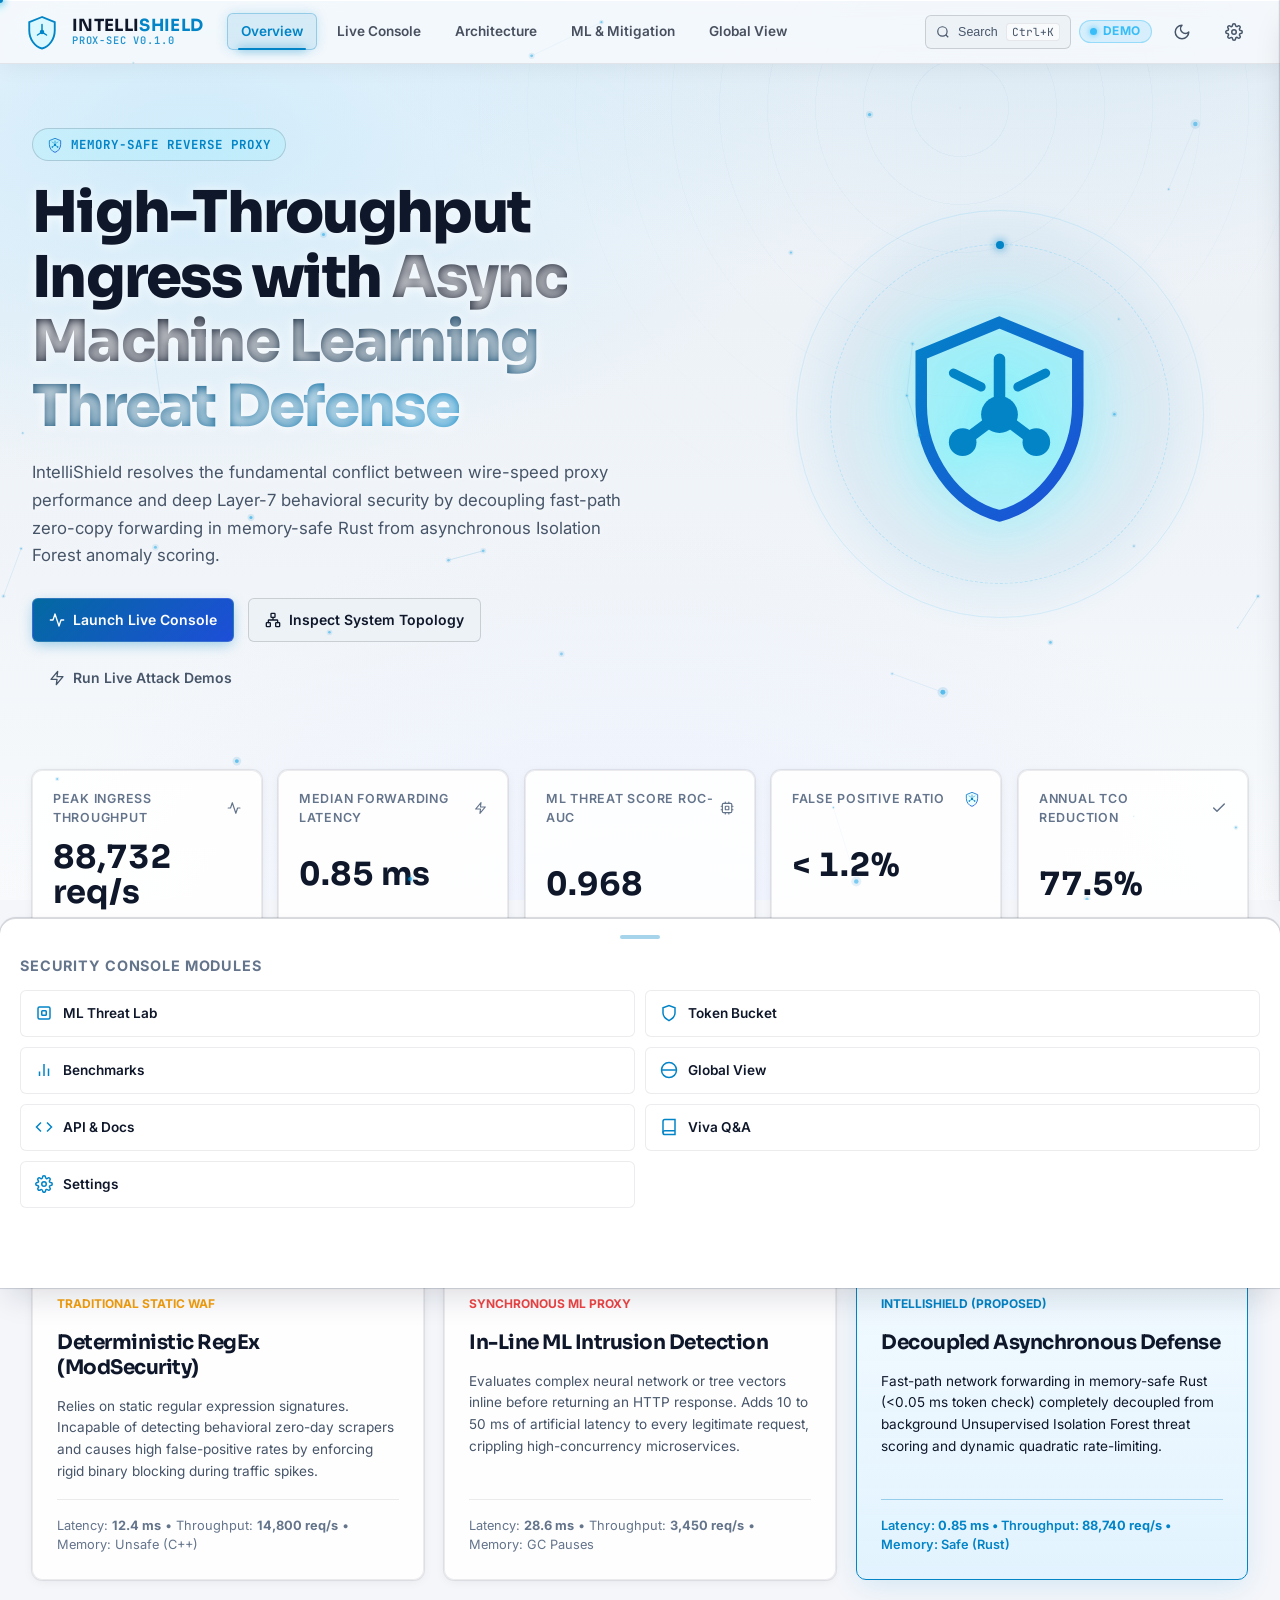
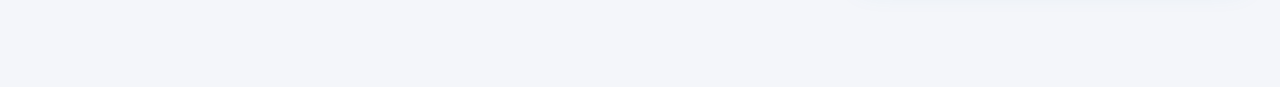
==== Industrial Project/dashboard/index.html @ 99df3c0d "Initial commit: IntelliShield Layer-7 Adaptive ML Ingress Proxy" ====
<!DOCTYPE html>
<html lang="en">
<head>
  <meta charset="UTF-8">
  <meta name="viewport" content="width=device-width, initial-scale=1.0, viewport-fit=cover">
  <title>IntelliShield | Intelligent Reverse Proxy & Threat Mitigation Console</title>
  <meta name="description" content="High-Throughput Memory-Safe Reverse Proxy with Asynchronous Machine Learning Threat Mitigation">
  <meta name="theme-color" content="#050811">

  <!-- Open Graph / Meta -->
  <meta property="og:type" content="website">
  <meta property="og:title" content="IntelliShield Console">
  <meta property="og:description" content="Memory-Safe Rust Reverse Proxy with Asynchronous Isolation Forest ML Threat Scoring">
  <meta name="twitter:card" content="summary_large_image">

  <!-- Favicons (Inline SVG Data URL & Fallback) -->
  <link rel="icon" type="image/svg+xml" href="data:image/svg+xml,%3Csvg xmlns='http://www.w3.org/2000/svg' viewBox='0 0 48 48'%3E%3Cpath d='M24 4L7 11V22C7 33.2 14.3 43.6 24 46C33.7 43.6 41 33.2 41 22V11L24 4Z' fill='%23050811' stroke='%2300f0ff' stroke-width='3'/%3E%3Ccircle cx='24' cy='24' r='4' fill='%2300f0ff'/%3E%3Cpath d='M24 12V24L32 30M24 24L16 30' stroke='%2300f0ff' stroke-width='2'/%3E%3C/svg%3E">
  <link rel="manifest" href="./manifest.json">

  <!-- Zero-Flash Theme Initialization Script (Runs synchronously before first paint) -->
  <script>
    (function() {
      try {
        var urlTheme = window.location.search.indexOf('theme=light') !== -1 ? 'light' : (window.location.search.indexOf('theme=dark') !== -1 ? 'dark' : null);
        var savedTheme = localStorage.getItem('intellishield-theme');
        var prefersDark = window.matchMedia && window.matchMedia('(prefers-color-scheme: dark)').matches;
        var theme = urlTheme || ((savedTheme === 'light' || savedTheme === 'dark') ? savedTheme : (prefersDark ? 'dark' : 'light'));
        document.documentElement.setAttribute('data-theme', theme);
      } catch (e) {}
    })();
  </script>

  <!-- Google Fonts: Sora, Inter, JetBrains Mono with Fallback Stacks -->
  <link rel="preconnect" href="https://fonts.googleapis.com">
  <link rel="preconnect" href="https://fonts.gstatic.com" crossorigin>
  <link href="https://fonts.googleapis.com/css2?family=Inter:wght@400;500;600;700&family=JetBrains+Mono:wght@400;500;600;700&family=Sora:wght@600;700;800&display=swap" rel="stylesheet">

  <!-- Design System Style Modules -->
  <link rel="stylesheet" href="./css/tokens.css">
  <link rel="stylesheet" href="./css/base.css">
  <link rel="stylesheet" href="./css/components.css">
  <link rel="stylesheet" href="./css/layout.css">
  <link rel="stylesheet" href="./css/animations.css">
  <link rel="stylesheet" href="./css/pages.css">
</head>
<body>
  <!-- Accessibility Skip Link -->
  <a href="#app" class="skip-link">Skip to main content</a>

  <!-- Atmospheric Background System (Reskinned from MBJ visual DNA) -->
  <div class="bg-base" aria-hidden="true"></div>
  <div class="bg-rings" aria-hidden="true"></div>
  <canvas id="packetfield" aria-hidden="true"></canvas>
  <div class="vignette" aria-hidden="true"></div>
  <div id="progress" aria-hidden="true"></div>

  <!-- Preloader Screen -->
  <div id="preload" aria-hidden="true">
    <div class="pl-emblem">
      <svg viewBox="0 0 48 48" fill="none" xmlns="http://www.w3.org/2000/svg">
        <path d="M24 4L7 11V22C7 33.2 14.3 43.6 24 46C33.7 43.6 41 33.2 41 22V11L24 4Z" stroke="var(--primary-cyan)" stroke-width="2.5" fill="rgba(0, 240, 255, 0.08)"/>
        <path d="M24 12V24L32 30M24 24L16 30" stroke="var(--primary-cyan)" stroke-width="2" stroke-linecap="round"/>
        <circle cx="24" cy="24" r="3.5" fill="var(--primary-cyan)"/>
        <circle cx="32" cy="30" r="2.5" fill="var(--primary-cyan)"/>
        <circle cx="16" cy="30" r="2.5" fill="var(--primary-cyan)"/>
      </svg>
    </div>
    <div class="pl-brand">INTELLI<span>SHIELD</span></div>
    <div class="pl-line"><i></i></div>
  </div>
  <script>
    if (navigator.webdriver || window.location.search.indexOf('no-preload') !== -1) {
      var pl = document.getElementById('preload');
      if (pl) pl.classList.add('done');
    }
  </script>

  <div id="root">
    <!-- Desktop Sticky Navigation -->
    <header id="mainNav" role="banner">
      <div class="nav-left">
        <a href="#/" class="brand-emblem" aria-label="IntelliShield Home">
          <div class="brand-logo-icon">
            <svg viewBox="0 0 48 48" fill="none">
              <path d="M24 4L7 11V22C7 33.2 14.3 43.6 24 46C33.7 43.6 41 33.2 41 22V11L24 4Z" stroke="var(--primary-cyan)" stroke-width="2.5" fill="rgba(0, 240, 255, 0.1)"/>
              <path d="M24 14V24L30 28M24 24L18 28" stroke="var(--primary-cyan)" stroke-width="2" stroke-linecap="round"/>
              <circle cx="24" cy="24" r="3" fill="var(--primary-cyan)"/>
            </svg>
          </div>
          <div class="brand-text">
            <span class="brand-name">INTELLI<span>SHIELD</span></span>
            <span class="brand-tag">PROX-SEC v0.1.0</span>
          </div>
        </a>

        <nav class="nav-links" aria-label="Primary Navigation">
          <a href="#/" class="nav-link" data-cursor="Overview">Overview</a>
          <a href="#/console" class="nav-link" data-cursor="Console">Live Console</a>
          <a href="#/architecture" class="nav-link" data-cursor="Arch">Architecture</a>
          <a href="#/ml" class="nav-link" data-cursor="ML & Mitigation">ML & Mitigation</a>
          <a href="#/globe" class="nav-link" data-cursor="Globe">Global View</a>
        </nav>
      </div>

      <div class="nav-right">
        <!-- Command Palette Trigger -->
        <button class="cmd-k-btn" id="cmdKTrigger" aria-label="Open command palette (Ctrl+K)"
                data-tooltip-title="Spotlight Command Palette"
                data-tooltip-desc="Quick command search, route jumping, NOC mode, and theme shortcuts (Ctrl+K / Cmd+K)."
                data-tooltip-action="Click or press Ctrl+K to open spotlight">
          <svg width="14" height="14" viewBox="0 0 24 24" fill="none" stroke="currentColor" stroke-width="2"><circle cx="11" cy="11" r="8"/><path d="m21 21-4.3-4.3"/></svg>
          <span>Search</span>
          <kbd>Ctrl+K</kbd>
        </button>

        <!-- Live / Demo Indicator Badge -->
        <div id="navSourceBadge" class="badge badge-demo" role="status" aria-live="polite"
             data-tooltip-title="Telemetry Data Source"
             data-tooltip-desc="LIVE: Real-time telemetry streaming from running proxy (:8080). DEMO: Deterministic client-side multi-phase simulation."
             data-tooltip-action="Click Settings to toggle mode or poll interval"
             data-tooltip-badge="SYSTEM STATE">
          <span class="pulse-dot"></span>
          <span id="navSourceLabel">DEMO</span>
        </div>

        <!-- Theme Toggle Button -->
        <button class="btn btn-ghost btn-icon" id="themeToggleBtn" aria-label="Toggle dark and light theme" data-cursor="Theme"
                data-tooltip-title="Toggle Color Theme"
                data-tooltip-desc="Switches between Dark Obsidian (#050811) and Light Slate (#f4f6fa). All 2D/3D canvases repaint automatically."
                data-tooltip-action="Click to toggle theme"
                data-tooltip-badge="INTERFACE">
          <svg width="18" height="18" viewBox="0 0 24 24" fill="none" stroke="currentColor" stroke-width="2" stroke-linecap="round" stroke-linejoin="round">
            <path d="M12 3a6 6 0 0 0 9 9 9 9 0 1 1-9-9Z"/>
          </svg>
        </button>

        <!-- Settings Drawer Trigger -->
        <button class="btn btn-ghost btn-icon" id="settingsToggleBtn" aria-label="Open Settings" data-cursor="Settings"
                data-tooltip-title="System & Simulation Settings"
                data-tooltip-desc="Configure telemetry poll interval, toggle visual particle fields, 3D tilt cards, custom cursor, and noise effects."
                data-tooltip-action="Click to open settings panel"
                data-tooltip-badge="PREFERENCES">
          <svg width="18" height="18" viewBox="0 0 24 24" fill="none" stroke="currentColor" stroke-width="2" stroke-linecap="round" stroke-linejoin="round">
            <circle cx="12" cy="12" r="3"/>
            <path d="M19.4 15a1.65 1.65 0 0 0 .33 1.82l.06.06a2 2 0 0 1 0 2.83 2 2 0 0 1-2.83 0l-.06-.06a1.65 1.65 0 0 0-1.82-.33 1.65 1.65 0 0 0-1 1.51V21a2 2 0 0 1-2 2 2 2 0 0 1-2-2v-.09A1.65 1.65 0 0 0 9 19.4a1.65 1.65 0 0 0-1.82.33l-.06.06a2 2 0 0 1-2.83 0 2 2 0 0 1 0-2.83l.06-.06a1.65 1.65 0 0 0 .33-1.82 1.65 1.65 0 0 0-1.51-1H3a2 2 0 0 1-2-2 2 2 0 0 1 2-2h.09A1.65 1.65 0 0 0 4.6 9a1.65 1.65 0 0 0-.33-1.82l-.06-.06a2 2 0 0 1 0-2.83 2 2 0 0 1 2.83 0l.06.06a1.65 1.65 0 0 0 1.82.33H9a1.65 1.65 0 0 0 1-1.51V3a2 2 0 0 1 2-2 2 2 0 0 1 2 2v.09a1.65 1.65 0 0 0 1 1.51 1.65 1.65 0 0 0 1.82-.33l.06-.06a2 2 0 0 1 2.83 0 2 2 0 0 1 0 2.83l-.06.06a1.65 1.65 0 0 0-.33 1.82V9a1.65 1.65 0 0 0 1.51 1H21a2 2 0 0 1 2 2 2 2 0 0 1-2 2h-.09a1.65 1.65 0 0 0-1.51 1z"/>
          </svg>
        </button>
      </div>
    </header>

    <!-- Master Dynamic Page View Container -->
    <main id="app" role="main"></main>

    <!-- Mobile Bottom Tab Bar -->
    <nav id="mobileTabBar" aria-label="Mobile Navigation">
      <a href="#/" class="tab-item" aria-label="Overview">
        <svg viewBox="0 0 24 24" fill="none" stroke="currentColor"><path d="M3 9l9-7 9 7v11a2 2 0 0 1-2 2H5a2 2 0 0 1-2-2z"/></svg>
        <span>Overview</span>
      </a>
      <a href="#/console" class="tab-item" aria-label="Console">
        <svg viewBox="0 0 24 24" fill="none" stroke="currentColor"><path d="M22 12h-4l-3 9L9 3l-3 9H2"/></svg>
        <span>Console</span>
      </a>
      <a href="#/architecture" class="tab-item" aria-label="Architecture">
        <svg viewBox="0 0 24 24" fill="none" stroke="currentColor"><rect x="16" y="16" width="6" height="6" rx="1"/><rect x="2" y="16" width="6" height="6" rx="1"/><rect x="9" y="2" width="6" height="6" rx="1"/><path d="M5 16v-3a1 1 0 0 1 1-1h12a1 1 0 0 1 1 1v3M12 12V8"/></svg>
        <span>Arch</span>
      </a>
      <a href="#/ml" class="tab-item" aria-label="ML & Mitigation">
        <svg viewBox="0 0 24 24" fill="none" stroke="currentColor" stroke-width="2"><path d="M12 22s8-4 8-10V5l-8-3-8 3v7c0 6 8 10 8 10z"/></svg>
        <span>ML & Mit</span>
      </a>
      <a href="#/globe" class="tab-item" aria-label="Global View">
        <svg viewBox="0 0 24 24" fill="none" stroke="currentColor" stroke-width="2"><circle cx="12" cy="12" r="10"/><line x1="2" y1="12" x2="22" y2="12"/></svg>
        <span>Global</span>
      </a>
    </nav>

    <!-- Mobile Slide-up "More" Sheet -->
    <div id="mobileMoreSheet" role="dialog" aria-modal="true" aria-label="Additional Navigation">
      <div class="sheet-handle"></div>
      <div class="sheet-title">Security Console Modules</div>
      <div class="sheet-grid">
        <a href="#/ml" class="sheet-item">
          <svg viewBox="0 0 24 24" fill="none" stroke="currentColor" stroke-width="2"><rect width="16" height="16" x="4" y="4" rx="2"/><rect width="6" height="6" x="9" y="9" rx="1"/></svg>
          <span>ML Threat Lab</span>
        </a>
        <a href="#/mitigation" class="sheet-item">
          <svg viewBox="0 0 24 24" fill="none" stroke="currentColor" stroke-width="2"><path d="M12 22s8-4 8-10V5l-8-3-8 3v7c0 6 8 10 8 10z"/></svg>
          <span>Token Bucket</span>
        </a>
        <a href="#/benchmarks" class="sheet-item">
          <svg viewBox="0 0 24 24" fill="none" stroke="currentColor" stroke-width="2"><line x1="18" y1="20" x2="18" y2="10"/><line x1="12" y1="20" x2="12" y2="4"/><line x1="6" y1="20" x2="6" y2="14"/></svg>
          <span>Benchmarks</span>
        </a>
        <a href="#/globe" class="sheet-item">
          <svg viewBox="0 0 24 24" fill="none" stroke="currentColor" stroke-width="2"><circle cx="12" cy="12" r="10"/><line x1="2" y1="12" x2="22" y2="12"/></svg>
          <span>Global View</span>
        </a>
        <a href="#/docs" class="sheet-item">
          <svg viewBox="0 0 24 24" fill="none" stroke="currentColor" stroke-width="2"><polyline points="16 18 22 12 16 6"/><polyline points="8 6 2 12 8 18"/></svg>
          <span>API & Docs</span>
        </a>
        <a href="#/research" class="sheet-item">
          <svg viewBox="0 0 24 24" fill="none" stroke="currentColor" stroke-width="2"><path d="M4 19.5A2.5 2.5 0 0 1 6.5 17H20"/><path d="M6.5 2H20v20H6.5A2.5 2.5 0 0 1 4 19.5v-15A2.5 2.5 0 0 1 6.5 2z"/></svg>
          <span>Viva Q&A</span>
        </a>
        <a href="#/settings" class="sheet-item" id="mobileSettingsLink">
          <svg viewBox="0 0 24 24" fill="none" stroke="currentColor" stroke-width="2"><circle cx="12" cy="12" r="3"/><path d="M19.4 15a1.65 1.65 0 0 0 .33 1.82l.06.06a2 2 0 0 1 0 2.83 2 2 0 0 1-2.83 0l-.06-.06a1.65 1.65 0 0 0-1.82-.33 1.65 1.65 0 0 0-1 1.51V21a2 2 0 0 1-2 2 2 2 0 0 1-2-2v-.09A1.65 1.65 0 0 0 9 19.4a1.65 1.65 0 0 0-1.82.33l-.06.06a2 2 0 0 1-2.83 0 2 2 0 0 1 0-2.83l.06-.06a1.65 1.65 0 0 0 .33-1.82 1.65 1.65 0 0 0-1.51-1H3a2 2 0 0 1-2-2 2 2 0 0 1 2-2h.09A1.65 1.65 0 0 0 4.6 9a1.65 1.65 0 0 0-.33-1.82l-.06-.06a2 2 0 0 1 0-2.83 2 2 0 0 1 2.83 0l.06.06a1.65 1.65 0 0 0 1.82.33H9a1.65 1.65 0 0 0 1-1.51V3a2 2 0 0 1 2-2 2 2 0 0 1 2 2v.09a1.65 1.65 0 0 0 1 1.51 1.65 1.65 0 0 0 1.82-.33l.06-.06a2 2 0 0 1 2.83 0 2 2 0 0 1 0 2.83l-.06.06a1.65 1.65 0 0 0-.33 1.82V9a1.65 1.65 0 0 0 1.51 1H21a2 2 0 0 1 2 2 2 2 0 0 1-2 2h-.09a1.65 1.65 0 0 0-1.51 1z"/></svg>
          <span>Settings</span>
        </a>
      </div>
    </div>

    <!-- Backdrop for Drawers and Sheets -->
    <div id="drawerBackdrop" class="drawer-backdrop" aria-hidden="true"></div>

    <!-- Settings Drawer -->
    <aside id="settingsDrawer" class="drawer" role="dialog" aria-modal="true" aria-label="Settings"></aside>
  </div>

  <!-- Custom Cursor Elements (Desktop fine pointers only) -->
  <div id="cursorDot" aria-hidden="true"></div>
  <div id="cursorRing" aria-hidden="true"></div>
  <div id="cursorLabel" aria-hidden="true"></div>

  <!-- Master ES Module Entrypoint -->
  <script type="module" src="./js/app.js"></script>
</body>
</html>
---- Industrial Project/dashboard/css/tokens.css ----
/* =============================================================================
   INTELLISHIELD DESIGN SYSTEM TOKENS
   Strict adherence: Dark obsidian default with zero white light flash.
   Light theme with WCAG AA compliance. Semantic tier colors immutable.
   No raw unicode emojis.
============================================================================= */

:root {
  color-scheme: dark;

  /* --- Backgrounds --- */
  --bg-deep: #050811;
  --bg-surface: #0a1120;
  --bg-surface-elevated: #0f182c;
  --bg-card: rgba(15, 24, 44, 0.75);
  --bg-card-hover: rgba(23, 37, 84, 0.85);
  --bg-card-solid: #0f192d;
  --bg-input: #070d18;
  --bg-glass: rgba(10, 17, 32, 0.7);
  --bg-glass-heavy: rgba(10, 17, 32, 0.88);

  /* --- Borders & Hairlines --- */
  --border-subtle: rgba(56, 189, 248, 0.12);
  --border-medium: rgba(56, 189, 248, 0.22);
  --border-strong: rgba(56, 189, 248, 0.40);
  --border-glow: rgba(0, 240, 255, 0.55);

  /* --- Brand / Primary Accents (Cyberpunk Cyan & Electric Blue) --- */
  --primary-cyan: #00f0ff;
  --primary-cyan-dim: #38bdf8;
  --primary-blue: #0284c7;
  --primary-indigo: #6366f1;
  --accent-glow: rgba(0, 240, 255, 0.22);

  /* --- Text / Typography --- */
  --text-primary: #f8fafc;
  --text-secondary: #94a3b8;
  --text-muted: #64748b;
  --text-inverse: #050811;

  /* --- Semantic Reputation Tiers (Identical across themes) --- */
  --tier-clean: #10b981;
  --tier-clean-glow: rgba(16, 185, 129, 0.25);
  --tier-clean-bg: rgba(16, 185, 129, 0.12);
  --tier-clean-border: rgba(16, 185, 129, 0.35);

  --tier-monitored: #06b6d4;
  --tier-monitored-glow: rgba(6, 182, 212, 0.25);
  --tier-monitored-bg: rgba(6, 182, 212, 0.12);
  --tier-monitored-border: rgba(6, 182, 212, 0.35);

  --tier-throttled: #f59e0b;
  --tier-throttled-glow: rgba(245, 158, 11, 0.25);
  --tier-throttled-bg: rgba(245, 158, 11, 0.12);
  --tier-throttled-border: rgba(245, 158, 11, 0.38);

  --tier-blocked: #ef4444;
  --tier-blocked-glow: rgba(239, 68, 68, 0.28);
  --tier-blocked-bg: rgba(239, 68, 68, 0.14);
  --tier-blocked-border: rgba(239, 68, 68, 0.45);

  /* --- Status / Badges --- */
  --status-live-bg: rgba(16, 185, 129, 0.15);
  --status-live-text: #10b981;
  --status-demo-bg: rgba(56, 189, 248, 0.15);
  --status-demo-text: #38bdf8;

  /* --- Canvas Variables (Exported for JS rendering) --- */
  --canvas-bg: #050811;
  --canvas-grid: rgba(56, 189, 248, 0.08);
  --canvas-particle: rgba(0, 240, 255, 0.85);
  --canvas-particle-trail: rgba(0, 240, 255, 0.45);
  --canvas-chart-line: #00f0ff;
  --canvas-chart-fill: rgba(0, 240, 255, 0.12);
  --canvas-chart-p99: #f59e0b;
  --canvas-globe-dots: rgba(56, 189, 248, 0.45);
  --canvas-globe-glow: rgba(2, 132, 199, 0.3);

  /* --- Typography Stacks --- */
  --font-heading: 'Sora', -apple-system, BlinkMacSystemFont, "Segoe UI", Roboto, "Helvetica Neue", Arial, sans-serif;
  --font-body: 'Inter', -apple-system, BlinkMacSystemFont, "Segoe UI", Roboto, "Helvetica Neue", Arial, sans-serif;
  --font-mono: 'JetBrains Mono', 'Fira Code', 'Cascadia Code', Consolas, Monaco, monospace;

  /* --- Dimensions & Layout Metrics --- */
  --nav-height: 64px;
  --mobile-tab-height: 60px;
  --max-content-width: 1440px;
  --radius-sm: 6px;
  --radius-md: 10px;
  --radius-lg: 16px;
  --radius-full: 9999px;

  /* --- Transitions & Timing Curves --- */
  --ease-spring: cubic-bezier(0.16, 1, 0.3, 1);
  --ease-smooth: cubic-bezier(0.22, 0.61, 0.36, 1);
  --ease-out: cubic-bezier(0, 0, 0.2, 1);
  --duration-fast: 150ms;
  --duration-normal: 250ms;
  --duration-slow: 450ms;

  /* --- Atmospheric Shadows --- */
  --shadow-card: 0 4px 20px -2px rgba(0, 0, 0, 0.5), 0 0 1px 1px var(--border-subtle);
  --shadow-glow: 0 0 24px -4px var(--accent-glow);
  --shadow-pop: 0 20px 40px -10px rgba(0, 0, 0, 0.7), 0 0 1px 1px var(--border-medium);
}

/* =============================================================================
   LIGHT THEME OVERRIDES
   Carefully calibrated: off-white base with deep cyan/indigo accents and WCAG AA text.
============================================================================= */

[data-theme="light"] {
  color-scheme: light;

  /* --- Backgrounds --- */
  --bg-deep: #f4f6fa;
  --bg-surface: #ffffff;
  --bg-surface-elevated: #edf2f7;
  --bg-card: rgba(255, 255, 255, 0.88);
  --bg-card-hover: rgba(241, 245, 249, 0.95);
  --bg-card-solid: #ffffff;
  --bg-input: #f8fafc;
  --bg-glass: rgba(255, 255, 255, 0.85);
  --bg-glass-heavy: rgba(255, 255, 255, 0.95);

  /* --- Borders & Hairlines --- */
  --border-subtle: rgba(15, 23, 42, 0.08);
  --border-medium: rgba(15, 23, 42, 0.16);
  --border-strong: rgba(2, 132, 199, 0.35);
  --border-glow: rgba(2, 132, 199, 0.45);

  /* --- Brand / Primary Accents (High Contrast Cyan/Blue) --- */
  --primary-cyan: #0284c7;
  --primary-cyan-dim: #0369a1;
  --primary-blue: #1d4ed8;
  --primary-indigo: #4338ca;
  --accent-glow: rgba(2, 132, 199, 0.2);

  /* --- Text / Typography --- */
  --text-primary: #0f172a;
  --text-secondary: #475569;
  --text-muted: #64748b;
  --text-inverse: #ffffff;

  /* --- Canvas Variables (Exported for Light Repaint) --- */
  --canvas-bg: #f4f6fa;
  --canvas-grid: rgba(15, 23, 42, 0.06);
  --canvas-particle: rgba(2, 132, 199, 0.75);
  --canvas-particle-trail: rgba(2, 132, 199, 0.4);
  --canvas-chart-line: #0284c7;
  --canvas-chart-fill: rgba(2, 132, 199, 0.12);
  --canvas-chart-p99: #d97706;
  --canvas-globe-dots: rgba(2, 132, 199, 0.5);
  --canvas-globe-glow: rgba(186, 230, 253, 0.55);

  /* --- Atmospheric Shadows --- */
  --shadow-card: 0 2px 12px -2px rgba(15, 23, 42, 0.08), 0 0 1px 1px var(--border-subtle);
  --shadow-glow: 0 0 20px -4px rgba(2, 132, 199, 0.2);
  --shadow-pop: 0 16px 32px -8px rgba(15, 23, 42, 0.14), 0 0 1px 1px var(--border-medium);
}
---- Industrial Project/dashboard/css/base.css ----
/* =============================================================================
   BASE STYLES, ATMOSPHERIC LAYERS & PRELOADER
   Adapted from MBJ visual DNA with cyber-defense aesthetic
============================================================================= */

*, *::before, *::after {
  box-sizing: border-box;
  margin: 0;
  padding: 0;
}

html {
  font-size: 16px;
  scroll-behavior: smooth;
  -webkit-font-smoothing: antialiased;
  -moz-osx-font-smoothing: grayscale;
  background-color: var(--bg-deep);
  color: var(--text-primary);
  height: 100%;
  overflow-x: hidden;
  max-width: 100%;
}

body {
  font-family: var(--font-body);
  font-size: 0.9375rem;
  line-height: 1.55;
  color: var(--text-primary);
  background-color: transparent;
  min-height: 100dvh;
  overflow-x: hidden;
  max-width: 100%;
  position: relative;
  display: flex;
  flex-direction: column;
  padding-bottom: env(safe-area-inset-bottom);
}

/* Headings */
h1, h2, h3, h4, h5, h6 {
  font-family: var(--font-heading);
  font-weight: 700;
  letter-spacing: -0.025em;
  color: var(--text-primary);
  line-height: 1.25;
}

h1 { font-size: clamp(2rem, 4vw + 1rem, 3.5rem); }
h2 { font-size: clamp(1.5rem, 2.5vw + 0.5rem, 2.25rem); }
h3 { font-size: clamp(1.2rem, 1.8vw + 0.4rem, 1.5rem); }
h4 { font-size: 1.15rem; }
h5 { font-size: 1rem; }
h6 { font-size: 0.85rem; text-transform: uppercase; letter-spacing: 0.06em; }

p {
  color: var(--text-secondary);
  line-height: 1.6;
}

code, pre, .mono {
  font-family: var(--font-mono);
  font-feature-settings: "tnum" 1, "zero" 1;
}

pre {
  max-width: 100%;
  overflow-x: auto;
  white-space: pre-wrap;
  word-break: break-word;
}

a {
  color: var(--primary-cyan);
  text-decoration: none;
  transition: color var(--duration-fast) ease;
}

a:hover {
  color: var(--primary-cyan-dim);
}

/* Custom Scrollbar */
::-webkit-scrollbar {
  width: 8px;
  height: 8px;
}
::-webkit-scrollbar-track {
  background: var(--bg-deep);
}
::-webkit-scrollbar-thumb {
  background: var(--border-medium);
  border-radius: var(--radius-sm);
}
::-webkit-scrollbar-thumb:hover {
  background: var(--border-strong);
}

/* =============================================================================
   ATMOSPHERIC LAYERS
============================================================================= */

/* 1. Base Gradient Layer */
.bg-base {
  position: fixed;
  inset: 0;
  z-index: 0;
  pointer-events: none;
  background:
    radial-gradient(120% 90% at 80% -10%, rgba(0, 240, 255, 0.12), transparent 48%),
    radial-gradient(90% 70% at 15% 15%, rgba(2, 132, 199, 0.22), transparent 55%),
    radial-gradient(100% 100% at 50% 110%, rgba(99, 102, 241, 0.14), transparent 52%),
    linear-gradient(180deg, #050811 0%, #080f1d 35%, #091322 65%, #050811 100%);
  transition: background 0.4s ease;
}

[data-theme="light"] .bg-base {
  background:
    radial-gradient(120% 90% at 80% -10%, rgba(2, 132, 199, 0.14), transparent 48%),
    radial-gradient(90% 70% at 15% 15%, rgba(186, 230, 253, 0.6), transparent 55%),
    radial-gradient(100% 100% at 50% 110%, rgba(224, 231, 255, 0.5), transparent 52%),
    linear-gradient(180deg, #f4f6fa 0%, #edf2f7 35%, #f1f5f9 65%, #f8fafc 100%);
}

/* 2. Concentric Ring & Grid Pattern with Radial Mask */
.bg-rings {
  position: fixed;
  inset: 0;
  width: 100vw;
  height: 100vh;
  overflow: hidden;
  z-index: 1;
  opacity: 0.12;
  pointer-events: none;
  background-image:
    repeating-radial-gradient(circle at 75% 12%, rgba(0, 240, 255, 0.5) 0 1px, transparent 1px 48px),
    linear-gradient(to right, rgba(56, 189, 248, 0.08) 1px, transparent 1px),
    linear-gradient(to bottom, rgba(56, 189, 248, 0.08) 1px, transparent 1px);
  background-size: 100% 100%, 64px 64px, 64px 64px;
  mask-image: radial-gradient(65% 65% at 75% 12%, #000 0, transparent 75%);
  -webkit-mask-image: radial-gradient(65% 65% at 75% 12%, #000 0, transparent 75%);
}

[data-theme="light"] .bg-rings {
  opacity: 0.08;
  background-image:
    repeating-radial-gradient(circle at 75% 12%, rgba(2, 132, 199, 0.5) 0 1px, transparent 1px 48px),
    linear-gradient(to right, rgba(2, 132, 199, 0.08) 1px, transparent 1px),
    linear-gradient(to bottom, rgba(2, 132, 199, 0.08) 1px, transparent 1px);
}

/* 3. Vignette Depth Overlay - Clean, non-obscuring perimeter gradient */
.vignette {
  position: fixed;
  inset: 0;
  z-index: 2;
  pointer-events: none;
  background: radial-gradient(140% 100% at 50% 60%, transparent 65%, rgba(3, 7, 18, 0.45) 100%);
}

[data-theme="light"] .vignette {
  background: radial-gradient(140% 100% at 50% 60%, transparent 70%, rgba(203, 213, 225, 0.25) 100%);
}

/* 4. Packet Field Canvas - Positioned Above Atmospheric Backdrops */
#packetfield {
  position: fixed;
  inset: 0;
  width: 100%;
  height: 100%;
  z-index: 3;
  pointer-events: none;
}

#root {
  position: relative;
  z-index: 4;
}

/* 5. Scroll Progress Bar (Glowing Liquid Fill inspired by MBJ Global) */
#progress {
  position: fixed;
  top: 0;
  left: 0;
  width: 0%;
  height: 3px;
  background: linear-gradient(90deg, #00f0ff 0%, #38bdf8 50%, #10b981 100%);
  z-index: 1001;
  pointer-events: none;
  transition: width 0.06s linear;
  box-shadow: 0 0 10px #00f0ff, 0 0 20px rgba(0, 240, 255, 0.7);
}

#progress::after {
  content: '';
  position: absolute;
  right: 0;
  top: -2px;
  width: 12px;
  height: 7px;
  background: #ffffff;
  border-radius: 50%;
  box-shadow: 0 0 12px #00f0ff, 0 0 24px #ffffff;
}

/* =============================================================================
   PRELOADER
============================================================================= */

#preload {
  position: fixed;
  inset: 0;
  background: var(--bg-deep);
  z-index: 9999;
  display: flex;
  flex-direction: column;
  align-items: center;
  justify-content: center;
  gap: 24px;
  transition: opacity 0.45s ease, visibility 0.45s ease;
}

#preload.done {
  opacity: 0;
  visibility: hidden;
  pointer-events: none;
}

.pl-emblem {
  width: 72px;
  height: 72px;
  position: relative;
  display: flex;
  align-items: center;
  justify-content: center;
}

.pl-emblem svg {
  width: 100%;
  height: 100%;
  filter: drop-shadow(0 0 16px var(--primary-cyan));
}

.pl-brand {
  font-family: var(--font-heading);
  font-size: 1.25rem;
  font-weight: 700;
  letter-spacing: 0.08em;
  text-transform: uppercase;
  color: var(--text-primary);
  display: flex;
  align-items: center;
  gap: 8px;
}

.pl-brand span {
  color: var(--primary-cyan);
}

.pl-line {
  width: 160px;
  height: 3px;
  background: rgba(56, 189, 248, 0.15);
  border-radius: var(--radius-full);
  overflow: hidden;
  position: relative;
}

.pl-line i {
  position: absolute;
  top: 0;
  bottom: 0;
  left: 0;
  width: 40%;
  background: linear-gradient(90deg, transparent, var(--primary-cyan), transparent);
  border-radius: var(--radius-full);
  animation: plSlide 1.2s infinite ease-in-out;
}

@keyframes plSlide {
  0% { transform: translateX(-100%); }
  100% { transform: translateX(350%); }
}

/* Skip link for Accessibility */
.skip-link {
  position: absolute;
  top: -100px;
  left: 16px;
  background: var(--primary-cyan);
  color: var(--text-inverse);
  padding: 8px 16px;
  font-weight: 600;
  border-radius: var(--radius-sm);
  z-index: 10000;
  transition: top var(--duration-fast) ease;
}

.skip-link:focus {
  top: 16px;
}
---- Industrial Project/dashboard/css/components.css ----
/* =============================================================================
   INTELLISHIELD UI COMPONENTS
   Glass panels, tilt cards, glow tracking, badges, buttons, drawers & modals
============================================================================= */

/* Glass Panels */
.glass-panel {
  background: var(--bg-card);
  backdrop-filter: blur(16px);
  -webkit-backdrop-filter: blur(16px);
  border: 1px solid var(--border-subtle);
  border-radius: var(--radius-md);
  box-shadow: var(--shadow-card);
  transition: transform var(--duration-normal) var(--ease-spring),
              border-color var(--duration-normal) ease,
              box-shadow var(--duration-normal) ease;
  min-width: 0;
  max-width: 100%;
}

.glass-panel:hover {
  border-color: rgba(0, 240, 255, 0.32);
  box-shadow: 0 12px 32px rgba(0, 0, 0, 0.45), 0 0 20px rgba(0, 240, 255, 0.08);
}

/* 3D Tilt Cards & Glow Tracking */
.tilt {
  transform-style: preserve-3d;
  will-change: transform;
}

.glow-track {
  position: relative;
  overflow: hidden;
}

.glow-track::before {
  content: '';
  position: absolute;
  inset: -1px;
  background: radial-gradient(400px circle at var(--mx, 50%) var(--my, 50%), var(--border-glow), transparent 65%);
  opacity: 0;
  transition: opacity 0.25s ease;
  pointer-events: none;
  border-radius: inherit;
  z-index: 1;
}

.glow-track.active::before,
.glow-track:hover::before {
  opacity: 1;
}

.tilt-child {
  transform: translateZ(24px);
  position: relative;
  z-index: 2;
}

/* Buttons */
.btn {
  display: inline-flex;
  align-items: center;
  justify-content: center;
  gap: 8px;
  font-family: var(--font-body);
  font-size: 0.875rem;
  font-weight: 600;
  padding: 8px 16px;
  min-height: 44px; /* Touch target >= 44px */
  border-radius: var(--radius-sm);
  border: 1px solid transparent;
  cursor: pointer;
  transition: all var(--duration-normal) var(--ease-spring);
  text-decoration: none;
  user-select: none;
  background: var(--bg-surface-elevated);
  color: var(--text-primary);
  position: relative;
}

.btn:focus-visible {
  outline: 2px solid var(--primary-cyan);
  outline-offset: 2px;
}

.btn-primary {
  background: linear-gradient(135deg, var(--primary-cyan-dim), var(--primary-blue));
  color: #ffffff;
  border-color: rgba(255, 255, 255, 0.15);
  box-shadow: 0 4px 14px -2px rgba(2, 132, 199, 0.4);
}

.btn-primary:hover {
  background: linear-gradient(135deg, var(--primary-cyan), var(--primary-cyan-dim));
  box-shadow: 0 6px 20px -2px rgba(0, 240, 255, 0.5);
  transform: translateY(-1.5px);
}

.btn-secondary {
  background: var(--bg-surface-elevated);
  color: var(--text-primary);
  border: 1px solid var(--border-medium);
}

.btn-secondary:hover {
  background: var(--bg-card-hover);
  border-color: var(--border-strong);
  color: var(--primary-cyan);
  transform: translateY(-1px);
}

.btn-ghost {
  background: transparent;
  color: var(--text-secondary);
  border: 1px solid transparent;
}

.btn-ghost:hover {
  background: var(--bg-surface-elevated);
  color: var(--text-primary);
}

.btn-danger {
  background: var(--tier-blocked-bg);
  color: #fca5a5;
  border: 1px solid var(--tier-blocked-border);
}

.btn-danger:hover {
  background: rgba(239, 68, 68, 0.28);
  border-color: var(--tier-blocked);
  color: #ffffff;
}

.btn-sm {
  padding: 4px 10px;
  font-size: 0.8rem;
  min-height: 36px;
}

.btn-icon {
  width: 44px;
  height: 44px;
  padding: 0;
  border-radius: var(--radius-sm);
}

/* Badges & Chips */
.badge, .chip {
  display: inline-flex;
  align-items: center;
  gap: 6px;
  padding: 3px 10px;
  font-size: 0.75rem;
  font-weight: 700;
  text-transform: uppercase;
  letter-spacing: 0.05em;
  border-radius: var(--radius-full);
  border: 1px solid transparent;
  line-height: 1.2;
  white-space: nowrap;
}

.chip-clean {
  background: var(--tier-clean-bg);
  color: var(--tier-clean);
  border-color: var(--tier-clean-border);
}

.chip-monitored {
  background: var(--tier-monitored-bg);
  color: var(--tier-monitored);
  border-color: var(--tier-monitored-border);
}

.chip-throttled {
  background: var(--tier-throttled-bg);
  color: var(--tier-throttled);
  border-color: var(--tier-throttled-border);
}

.chip-blocked {
  background: var(--tier-blocked-bg);
  color: var(--tier-blocked);
  border-color: var(--tier-blocked-border);
}

.badge-live {
  background: var(--status-live-bg);
  color: var(--status-live-text);
  border-color: rgba(16, 185, 129, 0.4);
}

.badge-demo {
  background: var(--status-demo-bg);
  color: var(--status-demo-text);
  border-color: rgba(56, 189, 248, 0.4);
}

.pulse-dot {
  width: 7px;
  height: 7px;
  border-radius: 50%;
  background: currentColor;
  box-shadow: 0 0 6px currentColor;
  animation: pulseDot 2s infinite ease-in-out;
}

@keyframes pulseDot {
  0%, 100% { opacity: 1; transform: scale(1); }
  50% { opacity: 0.35; transform: scale(0.75); }
}

/* KPI Cards */
.kpi-card {
  padding: 18px 20px;
  display: flex;
  flex-direction: column;
  justify-content: space-between;
  gap: 12px;
}

.kpi-label {
  font-size: 0.78rem;
  font-weight: 600;
  text-transform: uppercase;
  letter-spacing: 0.06em;
  color: var(--text-muted);
  display: flex;
  align-items: center;
  justify-content: space-between;
}

.kpi-val {
  font-family: var(--font-heading);
  font-size: 2rem;
  font-weight: 700;
  color: var(--text-primary);
  font-variant-numeric: tabular-nums;
  line-height: 1.1;
}

.kpi-sub {
  font-size: 0.8rem;
  color: var(--text-secondary);
  display: flex;
  align-items: center;
  gap: 8px;
}

/* Tables */
.table-container {
  width: 100%;
  overflow-x: auto;
  border-radius: var(--radius-md);
  border: 1px solid var(--border-subtle);
  background: var(--bg-card);
}

.data-table {
  width: 100%;
  border-collapse: collapse;
  text-align: left;
  font-size: 0.875rem;
}

.data-table th {
  padding: 12px 16px;
  background: var(--bg-surface-elevated);
  color: var(--text-muted);
  font-size: 0.75rem;
  font-weight: 700;
  text-transform: uppercase;
  letter-spacing: 0.05em;
  border-bottom: 1px solid var(--border-subtle);
  user-select: none;
}

.data-table th.sortable {
  cursor: pointer;
}

.data-table th.sortable:hover {
  color: var(--primary-cyan);
}

.data-table td {
  padding: 12px 16px;
  border-bottom: 1px solid var(--border-subtle);
  color: var(--text-primary);
  font-variant-numeric: tabular-nums;
}

.data-table tr:last-child td {
  border-bottom: none;
}

.data-table tr:hover td {
  background: var(--bg-card-hover);
}

/* Form Controls & Sliders */
.form-group {
  display: flex;
  flex-direction: column;
  gap: 6px;
  margin-bottom: 16px;
}

.form-label {
  font-size: 0.82rem;
  font-weight: 600;
  color: var(--text-secondary);
  display: flex;
  justify-content: space-between;
}

.form-input {
  background: var(--bg-input);
  border: 1px solid var(--border-medium);
  border-radius: var(--radius-sm);
  padding: 8px 12px;
  color: var(--text-primary);
  font-family: var(--font-body);
  font-size: 0.875rem;
  min-height: 42px;
  transition: border-color var(--duration-fast) ease, box-shadow var(--duration-fast) ease;
}

.form-input:focus {
  outline: none;
  border-color: var(--primary-cyan);
  box-shadow: 0 0 0 2px var(--accent-glow);
}

/* Range Slider */
.slider-container {
  display: flex;
  flex-direction: column;
  gap: 8px;
}

input[type="range"] {
  -webkit-appearance: none;
  appearance: none;
  width: 100%;
  height: 6px;
  border-radius: var(--radius-full);
  background: var(--bg-surface-elevated);
  outline: none;
}

input[type="range"]::-webkit-slider-thumb {
  -webkit-appearance: none;
  appearance: none;
  width: 18px;
  height: 18px;
  border-radius: 50%;
  background: var(--primary-cyan);
  cursor: pointer;
  box-shadow: 0 0 8px var(--primary-cyan);
  transition: transform 0.1s ease;
}

input[type="range"]::-webkit-slider-thumb:hover {
  transform: scale(1.2);
}

/* Switches */
.switch {
  position: relative;
  display: inline-block;
  width: 44px;
  height: 24px;
}

.switch input {
  opacity: 0;
  width: 0;
  height: 0;
}

.switch-slider {
  position: absolute;
  cursor: pointer;
  inset: 0;
  background-color: var(--bg-surface-elevated);
  border: 1px solid var(--border-medium);
  transition: var(--duration-normal);
  border-radius: var(--radius-full);
}

.switch-slider::before {
  position: absolute;
  content: "";
  height: 16px;
  width: 16px;
  left: 3px;
  bottom: 3px;
  background-color: var(--text-secondary);
  transition: var(--duration-normal);
  border-radius: 50%;
}

.switch input:checked + .switch-slider {
  background-color: var(--primary-blue);
  border-color: var(--primary-cyan);
}

.switch input:checked + .switch-slider::before {
  transform: translateX(20px);
  background-color: #ffffff;
}

/* Drawers */
.drawer-backdrop {
  position: fixed;
  inset: 0;
  background: rgba(3, 7, 18, 0.7);
  backdrop-filter: blur(4px);
  -webkit-backdrop-filter: blur(4px);
  z-index: 2000;
  opacity: 0;
  visibility: hidden;
  transition: opacity var(--duration-normal) ease, visibility var(--duration-normal) ease;
}

.drawer-backdrop.open {
  opacity: 1;
  visibility: visible;
}

.drawer {
  position: fixed;
  top: 0;
  right: 0;
  bottom: 0;
  width: min(440px, 92vw);
  background: var(--bg-surface);
  border-left: 1px solid var(--border-subtle);
  box-shadow: var(--shadow-pop);
  z-index: 2001;
  transform: translateX(100%);
  transition: transform var(--duration-slow) var(--ease-spring);
  display: flex;
  flex-direction: column;
  overflow-y: auto;
  padding: 24px;
}

.drawer.open {
  transform: translateX(0);
}

.drawer-header {
  display: flex;
  align-items: center;
  justify-content: space-between;
  padding-bottom: 16px;
  border-bottom: 1px solid var(--border-subtle);
  margin-bottom: 20px;
}

.drawer-close {
  background: transparent;
  border: none;
  color: var(--text-muted);
  cursor: pointer;
  padding: 6px;
  border-radius: var(--radius-sm);
  display: flex;
  align-items: center;
  justify-content: center;
}

.drawer-close:hover {
  color: var(--text-primary);
  background: var(--bg-surface-elevated);
}

/* Modals */
.modal-backdrop {
  position: fixed;
  inset: 0;
  background: rgba(3, 7, 18, 0.75);
  backdrop-filter: blur(8px);
  -webkit-backdrop-filter: blur(8px);
  z-index: 3000;
  display: flex;
  align-items: center;
  justify-content: center;
  padding: 16px;
  opacity: 0;
  visibility: hidden;
  transition: opacity var(--duration-normal) ease, visibility var(--duration-normal) ease;
}

.modal-backdrop.open {
  opacity: 1;
  visibility: visible;
}

.modal {
  background: var(--bg-surface);
  border: 1px solid var(--border-medium);
  border-radius: var(--radius-lg);
  box-shadow: var(--shadow-pop);
  width: min(640px, 100%);
  max-height: 90vh;
  overflow-y: auto;
  padding: 24px;
  transform: scale(0.95);
  transition: transform var(--duration-normal) var(--ease-spring);
}

.modal-backdrop.open .modal {
  transform: scale(1);
}

/* Toast Notifications */
.toast-container {
  position: fixed;
  bottom: calc(var(--mobile-tab-height) + 16px);
  right: 16px;
  display: flex;
  flex-direction: column;
  gap: 10px;
  z-index: 5000;
  pointer-events: none;
  max-width: min(380px, calc(100vw - 32px));
}

@media (min-width: 769px) {
  .toast-container {
    bottom: 24px;
    right: 24px;
  }
}

.toast {
  pointer-events: auto;
  background: var(--bg-card-solid);
  border: 1px solid var(--border-medium);
  border-radius: var(--radius-md);
  padding: 12px 16px;
  display: flex;
  align-items: flex-start;
  gap: 12px;
  box-shadow: var(--shadow-pop);
  animation: toastIn 0.3s var(--ease-spring);
  color: var(--text-primary);
  font-size: 0.85rem;
}

@keyframes toastIn {
  from { opacity: 0; transform: translateY(16px) scale(0.96); }
  to { opacity: 1; transform: translateY(0) scale(1); }
}

.toast-clean { border-left: 4px solid var(--tier-clean); }
.toast-monitored { border-left: 4px solid var(--tier-monitored); }
.toast-throttled { border-left: 4px solid var(--tier-throttled); }
.toast-blocked { border-left: 4px solid var(--tier-blocked); }

/* Accessible Mobile Touch Targets (WCAG 2.5.5 >= 44x44px) */
@media (max-width: 768px) {
  .btn, .btn-sm, button:not(.drawer-close) {
    min-height: 44px;
    box-sizing: border-box;
  }
  .drawer-close, #closeSettingsBtn, #closeClientDrawerBtn, #dismissAlertBtn {
    min-width: 44px;
    min-height: 44px;
    display: inline-flex;
    align-items: center;
    justify-content: center;
  }
}

/* =============================================================================
   CYBER FLOATING TOOLTIP SYSTEM
   Explains component functionality, metric formulas, and click consequences
   ============================================================================= */
.cyber-tooltip {
  position: fixed;
  z-index: 10000;
  pointer-events: none;
  background: var(--bg-card-solid);
  border: 1px solid var(--border-medium);
  box-shadow: 0 16px 36px -4px rgba(0, 0, 0, 0.5), 0 0 20px rgba(0, 240, 255, 0.12);
  backdrop-filter: blur(20px);
  -webkit-backdrop-filter: blur(20px);
  border-radius: var(--radius-sm);
  padding: 10px 14px;
  max-width: 320px;
  width: max-content;
  display: flex;
  flex-direction: column;
  gap: 6px;
  opacity: 0;
  transform: translateY(4px) scale(0.97);
  transition: opacity 0.15s ease, transform 0.15s ease;
}

.cyber-tooltip.visible {
  opacity: 1;
  transform: translateY(0) scale(1);
}

.cyber-tooltip .tooltip-header {
  display: flex;
  align-items: center;
  gap: 8px;
}

.cyber-tooltip .tooltip-badge {
  font-family: var(--font-mono);
  font-size: 0.65rem;
  font-weight: 700;
  padding: 2px 7px;
  border-radius: var(--radius-full);
  background: var(--bg-surface-elevated);
  color: var(--primary-cyan);
  border: 1px solid var(--border-glow);
  text-transform: uppercase;
  letter-spacing: 0.05em;
  white-space: nowrap;
}

.cyber-tooltip .tooltip-title {
  font-family: var(--font-heading);
  font-size: 0.85rem;
  font-weight: 700;
  color: var(--text-primary);
  line-height: 1.25;
}

.cyber-tooltip .tooltip-body {
  font-family: var(--font-body);
  font-size: 0.78rem;
  color: var(--text-secondary);
  line-height: 1.45;
}

.cyber-tooltip .tooltip-action {
  display: flex;
  align-items: center;
  gap: 6px;
  margin-top: 4px;
  padding-top: 6px;
  border-top: 1px solid var(--border-subtle);
  font-family: var(--font-mono);
  font-size: 0.72rem;
  color: var(--primary-cyan);
  font-weight: 600;
}

.cyber-tooltip .tooltip-action-arrow {
  color: var(--primary-cyan);
  font-size: 0.82rem;
}

.cyber-tooltip.tier-clean { border-left: 3px solid var(--tier-clean); }
.cyber-tooltip.tier-clean .tooltip-badge { color: var(--tier-clean); border-color: var(--tier-clean); }
.cyber-tooltip.tier-clean .tooltip-action { color: var(--tier-clean); }
.cyber-tooltip.tier-clean .tooltip-action-arrow { color: var(--tier-clean); }

.cyber-tooltip.tier-monitored { border-left: 3px solid var(--tier-monitored); }
.cyber-tooltip.tier-monitored .tooltip-badge { color: var(--tier-monitored); border-color: var(--tier-monitored); }
.cyber-tooltip.tier-monitored .tooltip-action { color: var(--tier-monitored); }
.cyber-tooltip.tier-monitored .tooltip-action-arrow { color: var(--tier-monitored); }

.cyber-tooltip.tier-throttled { border-left: 3px solid var(--tier-throttled); }
.cyber-tooltip.tier-throttled .tooltip-badge { color: var(--tier-throttled); border-color: var(--tier-throttled); }
.cyber-tooltip.tier-throttled .tooltip-action { color: var(--tier-throttled); }
.cyber-tooltip.tier-throttled .tooltip-action-arrow { color: var(--tier-throttled); }

.cyber-tooltip.tier-blocked { border-left: 3px solid var(--tier-blocked); }
.cyber-tooltip.tier-blocked .tooltip-badge { color: var(--tier-blocked); border-color: var(--tier-blocked); }
.cyber-tooltip.tier-blocked .tooltip-action { color: var(--tier-blocked); }
.cyber-tooltip.tier-blocked .tooltip-action-arrow { color: var(--tier-blocked); }
---- Industrial Project/dashboard/css/layout.css ----
/* =============================================================================
   INTELLISHIELD SHELL & RESPONSIVE LAYOUT
   Desktop Top Navigation + Mobile Bottom Tab Bar & Slide-up More Sheet
============================================================================= */

/* Main App Shell Container */
#root {
  display: flex;
  flex-direction: column;
  min-height: 100dvh;
  position: relative;
  z-index: 1;
}

/* =============================================================================
   DESKTOP TOP NAVIGATION (Apple Liquid Glass Translucent Design)
============================================================================= */

#mainNav {
  position: sticky;
  top: 0;
  width: 100%;
  max-width: 100%;
  box-sizing: border-box;
  height: var(--nav-height);
  z-index: 100;
  display: flex;
  align-items: center;
  justify-content: space-between;
  padding: 0 24px;
  background: rgba(6, 10, 22, 0.78);
  backdrop-filter: blur(24px) saturate(190%);
  -webkit-backdrop-filter: blur(24px) saturate(190%);
  border-bottom: 1px solid rgba(255, 255, 255, 0.08);
  box-shadow: 0 4px 24px rgba(0, 0, 0, 0.35), inset 0 1px 0 rgba(255, 255, 255, 0.08);
  transition: background var(--duration-normal) ease,
              border-color var(--duration-normal) ease,
              backdrop-filter var(--duration-normal) ease,
              box-shadow var(--duration-normal) ease,
              height var(--duration-normal) ease;
}

[data-theme="light"] #mainNav {
  background: rgba(248, 250, 252, 0.85);
  border-bottom: 1px solid rgba(0, 0, 0, 0.08);
  box-shadow: 0 4px 20px rgba(0, 0, 0, 0.05), inset 0 1px 0 rgba(255, 255, 255, 0.9);
}

#mainNav.scrolled {
  height: 56px;
  background: rgba(4, 7, 16, 0.92);
  border-bottom-color: rgba(0, 240, 255, 0.22);
  box-shadow: 0 8px 32px rgba(0, 0, 0, 0.5), inset 0 1px 0 rgba(0, 240, 255, 0.15);
}

[data-theme="light"] #mainNav.scrolled {
  background: rgba(255, 255, 255, 0.94);
  border-bottom-color: rgba(2, 132, 199, 0.22);
  box-shadow: 0 8px 24px rgba(0, 0, 0, 0.08), inset 0 1px 0 rgba(255, 255, 255, 1);
}

.nav-left {
  display: flex;
  align-items: center;
  gap: 24px;
}

.brand-emblem {
  display: flex;
  align-items: center;
  gap: 12px;
  text-decoration: none;
  color: var(--text-primary);
  font-family: var(--font-heading);
  font-weight: 700;
  font-size: 1.15rem;
  letter-spacing: -0.01em;
}

.brand-logo-icon {
  width: 36px;
  height: 36px;
  display: flex;
  align-items: center;
  justify-content: center;
}

.brand-logo-icon svg {
  width: 100%;
  height: 100%;
  transition: transform var(--duration-normal) var(--ease-spring);
}

.brand-emblem:hover .brand-logo-icon svg {
  transform: scale(1.1) rotate(2deg);
}

.brand-text {
  display: flex;
  flex-direction: column;
  line-height: 1.1;
}

.brand-name {
  font-weight: 700;
  font-size: 1.05rem;
  color: #ffffff;
  letter-spacing: 0.02em;
}

[data-theme="light"] .brand-name {
  color: #0f172a;
}

.brand-name span {
  color: var(--primary-cyan);
}

.brand-tag {
  font-size: 0.65rem;
  font-family: var(--font-mono);
  color: var(--primary-cyan);
  font-weight: 600;
  text-transform: uppercase;
  letter-spacing: 0.08em;
  opacity: 0.85;
}

/* Nav Links (Desktop) */
.nav-links {
  display: none;
  align-items: center;
  gap: 6px;
}

@media (min-width: 860px) {
  .nav-links {
    display: flex;
  }
}

.nav-link {
  font-size: 0.85rem;
  font-weight: 600;
  color: rgba(255, 255, 255, 0.75);
  padding: 7px 13px;
  border-radius: var(--radius-sm);
  border: 1px solid transparent;
  transition: all var(--duration-fast) ease;
  white-space: nowrap;
  position: relative;
}

[data-theme="light"] .nav-link {
  color: rgba(15, 23, 42, 0.75);
}

.nav-link:hover {
  color: #ffffff;
  background: rgba(255, 255, 255, 0.08);
  border-color: rgba(255, 255, 255, 0.12);
  transform: translateY(-1px);
}

[data-theme="light"] .nav-link:hover {
  color: #000000;
  background: rgba(0, 0, 0, 0.06);
  border-color: rgba(0, 0, 0, 0.1);
}

.nav-link.active {
  color: var(--primary-cyan);
  background: rgba(0, 240, 255, 0.12);
  border-color: rgba(0, 240, 255, 0.32);
  box-shadow: 0 0 14px rgba(0, 240, 255, 0.22);
}

[data-theme="light"] .nav-link.active {
  color: #0284c7;
  background: rgba(2, 132, 199, 0.12);
  border-color: rgba(2, 132, 199, 0.3);
  box-shadow: 0 0 12px rgba(2, 132, 199, 0.18);
}

.nav-link.active::after {
  content: '';
  position: absolute;
  bottom: -1px;
  left: 10px;
  right: 10px;
  height: 2px;
  background: var(--primary-cyan);
  border-radius: var(--radius-full);
  box-shadow: 0 0 8px var(--primary-cyan);
}

.nav-right {
  display: flex;
  align-items: center;
  gap: 8px;
  flex-shrink: 0;
}

@media (max-width: 480px) {
  #mainNav {
    padding: 0 10px;
  }
  .brand-text {
    max-width: 140px;
  }
  .brand-tag {
    display: none;
  }
  .nav-right {
    gap: 4px;
  }
  #settingsToggleBtn {
    display: none;
  }
}

.cmd-k-btn {
  display: none;
  align-items: center;
  gap: 8px;
  background: var(--bg-surface-elevated);
  border: 1px solid var(--border-medium);
  border-radius: var(--radius-sm);
  padding: 5px 10px;
  color: var(--text-secondary);
  font-size: 0.78rem;
  cursor: pointer;
  min-height: 34px;
}

@media (min-width: 1280px) {
  .cmd-k-btn {
    display: inline-flex;
  }
}

.cmd-k-btn kbd {
  background: var(--bg-input);
  border: 1px solid var(--border-subtle);
  border-radius: 4px;
  padding: 1px 5px;
  font-family: var(--font-mono);
  font-size: 0.7rem;
}

/* =============================================================================
   MAIN VIEWPORT CONTAINER (#app)
============================================================================= */

#app {
  flex: 1;
  width: 100%;
  max-width: var(--max-content-width);
  margin: 0 auto;
  padding: 20px 16px calc(var(--mobile-tab-height) + 24px) 16px;
  position: relative;
}

@media (min-width: 769px) {
  #app {
    padding: 24px 32px 48px 32px;
  }
}

/* =============================================================================
   MOBILE BOTTOM TAB BAR
============================================================================= */

#mobileTabBar {
  position: fixed;
  bottom: 0;
  left: 0;
  right: 0;
  height: var(--mobile-tab-height);
  background: var(--bg-glass-heavy);
  backdrop-filter: blur(20px);
  -webkit-backdrop-filter: blur(20px);
  border-top: 1px solid var(--border-subtle);
  display: flex;
  align-items: center;
  justify-content: space-around;
  z-index: 1000;
  padding-bottom: env(safe-area-inset-bottom);
}

@media (min-width: 1100px) {
  #mobileTabBar {
    display: none;
  }
}

.tab-item {
  display: flex;
  flex-direction: column;
  align-items: center;
  justify-content: center;
  gap: 4px;
  flex: 1;
  height: 100%;
  color: var(--text-muted);
  text-decoration: none;
  font-size: 0.68rem;
  font-weight: 600;
  transition: color var(--duration-fast) ease;
  user-select: none;
  -webkit-tap-highlight-color: transparent;
}

.tab-item svg {
  width: 20px;
  height: 20px;
  stroke-width: 1.8;
}

.tab-item:hover,
.tab-item.active {
  color: var(--primary-cyan);
}

.tab-item.active svg {
  filter: drop-shadow(0 0 6px var(--primary-cyan));
}

/* =============================================================================
   MOBILE SLIDE-UP "MORE" SHEET
============================================================================= */

#mobileMoreSheet {
  position: fixed;
  left: 0;
  right: 0;
  bottom: 0;
  background: var(--bg-surface);
  border-top: 1px solid var(--border-medium);
  border-radius: var(--radius-lg) var(--radius-lg) 0 0;
  padding: 16px 20px calc(var(--mobile-tab-height) + 20px) 20px;
  box-shadow: var(--shadow-pop);
  z-index: 999;
  transform: translateY(105%);
  transition: transform var(--duration-normal) var(--ease-spring);
  max-height: 80vh;
  overflow-y: auto;
}

#mobileMoreSheet.open {
  transform: translateY(0);
}

.sheet-handle {
  width: 40px;
  height: 4px;
  background: var(--border-strong);
  border-radius: var(--radius-full);
  margin: 0 auto 16px auto;
}

.sheet-title {
  font-size: 0.9rem;
  font-weight: 700;
  color: var(--text-muted);
  text-transform: uppercase;
  letter-spacing: 0.06em;
  margin-bottom: 12px;
}

.sheet-grid {
  display: grid;
  grid-template-columns: repeat(2, 1fr);
  gap: 10px;
}

.sheet-item {
  display: flex;
  align-items: center;
  gap: 10px;
  background: var(--bg-card);
  border: 1px solid var(--border-subtle);
  border-radius: var(--radius-sm);
  padding: 12px 14px;
  color: var(--text-primary);
  font-size: 0.85rem;
  font-weight: 600;
  text-decoration: none;
  min-height: 44px;
}

.sheet-item svg {
  width: 18px;
  height: 18px;
  color: var(--primary-cyan);
}

.sheet-item:hover, .sheet-item.active {
  background: var(--bg-card-hover);
  border-color: var(--border-strong);
}
---- Industrial Project/dashboard/css/animations.css ----
/* =============================================================================
   INTELLISHIELD ANIMATIONS & MOTION UTILITIES
   Adapted from MBJ: 3D Scroll Reveal, Hero Rings, Marquee, Cursor & Touch Trails
============================================================================= */

/* Smooth Elevation Scroll Reveal */
.reveal, .d3 {
  opacity: 0;
  transform: translateY(22px);
  transition: opacity 0.6s cubic-bezier(0.16, 1, 0.3, 1), transform 0.6s cubic-bezier(0.16, 1, 0.3, 1);
  will-change: transform, opacity;
}

.reveal.in, .d3.in {
  opacity: 1;
  transform: translateY(0);
}

.delay1 { transition-delay: 0.08s; }
.delay2 { transition-delay: 0.16s; }
.delay3 { transition-delay: 0.24s; }
.delay4 { transition-delay: 0.32s; }
.delay5 { transition-delay: 0.40s; }

/* Hero Emblem Animations */
@keyframes floatEmblem {
  0%, 100% { transform: translateY(0) rotate(0deg); }
  50% { transform: translateY(-12px) rotate(1deg); }
}

@keyframes pulseHalo {
  0%, 100% { transform: scale(1); opacity: 0.5; }
  50% { transform: scale(1.15); opacity: 0.85; }
}

@keyframes spinClockwise {
  from { transform: rotate(0deg); }
  to { transform: rotate(360deg); }
}

@keyframes spinCounter {
  from { transform: rotate(360deg); }
  to { transform: rotate(0deg); }
}

.float-anim {
  animation: floatEmblem 6s infinite ease-in-out;
}

.pulse-halo-anim {
  animation: pulseHalo 4s infinite ease-in-out;
}

.spin-slow {
  animation: spinClockwise 36s infinite linear;
}

.spin-reverse-slow {
  animation: spinCounter 48s infinite linear;
}

/* Infinite Marquee */
.marquee-container {
  width: 100%;
  overflow: hidden;
  user-select: none;
  display: flex;
  position: relative;
  mask-image: linear-gradient(90deg, transparent, #000 15%, #000 85%, transparent);
  -webkit-mask-image: linear-gradient(90deg, transparent, #000 15%, #000 85%, transparent);
}

.marquee-track {
  display: flex;
  align-items: center;
  gap: 24px;
  width: max-content;
  animation: marqueeScroll 28s linear infinite;
}

.marquee-track span,
.marquee-track .chip {
  white-space: nowrap !important;
  flex-shrink: 0 !important;
  display: inline-flex !important;
}

.marquee-container:hover .marquee-track {
  animation-play-state: paused;
}

@keyframes marqueeScroll {
  from { transform: translateX(0); }
  to { transform: translateX(-50%); }
}

/* =============================================================================
   CUSTOM CURSOR & TOUCH VISUALS
============================================================================= */

/* Fine Pointer Desktop Cursor */
body.custom-cursor-active {
  cursor: none !important;
}

body.custom-cursor-active a,
body.custom-cursor-active button,
body.custom-cursor-active input[type="range"],
body.custom-cursor-active .clickable {
  cursor: none !important;
}

/* Keep native cursor on text fields for accessibility */
body.custom-cursor-active input[type="text"],
body.custom-cursor-active input[type="search"],
body.custom-cursor-active textarea {
  cursor: text !important;
}

#cursorDot {
  position: fixed;
  top: 0;
  left: 0;
  width: 6px;
  height: 6px;
  background-color: var(--primary-cyan);
  border-radius: 50%;
  pointer-events: none;
  z-index: 10001;
  transform: translate(-50%, -50%);
  transition: opacity 0.2s ease, transform 0.05s linear;
  box-shadow: 0 0 8px var(--primary-cyan);
}

#cursorRing {
  position: fixed;
  top: 0;
  left: 0;
  width: 32px;
  height: 32px;
  border: 1.5px solid var(--primary-cyan);
  border-radius: 50%;
  pointer-events: none;
  z-index: 10000;
  transform: translate(-50%, -50%);
  transition: width 0.22s var(--ease-spring),
              height 0.22s var(--ease-spring),
              border-color 0.2s ease,
              background-color 0.2s ease,
              opacity 0.2s ease;
}

#cursorRing.hovering {
  width: 52px;
  height: 52px;
  background-color: rgba(0, 240, 255, 0.08);
  border-color: var(--primary-cyan);
}

#cursorRing.active-click {
  width: 24px;
  height: 24px;
  background-color: rgba(0, 240, 255, 0.25);
}

#cursorLabel {
  position: fixed;
  top: 0;
  left: 0;
  pointer-events: none;
  z-index: 10002;
  font-size: 0.68rem;
  font-family: var(--font-mono);
  font-weight: 700;
  text-transform: uppercase;
  color: var(--text-inverse);
  background: var(--primary-cyan);
  padding: 2px 6px;
  border-radius: 3px;
  transform: translate(14px, 14px);
  opacity: 0;
  transition: opacity 0.2s ease;
}

#cursorLabel.visible {
  opacity: 1;
}

/* Touch Tap Ripple */
.touch-ripple {
  position: fixed;
  border-radius: 50%;
  background: radial-gradient(circle, rgba(0, 240, 255, 0.45) 0%, transparent 70%);
  pointer-events: none;
  z-index: 9999;
  transform: translate(-50%, -50%) scale(0);
  animation: ripplePop 0.45s ease-out forwards;
}

@keyframes ripplePop {
  0% { transform: translate(-50%, -50%) scale(0.2); opacity: 0.9; }
  100% { transform: translate(-50%, -50%) scale(2.5); opacity: 0; }
}

/* =============================================================================
   PREFERS-REDUCED-MOTION OVERRIDES
============================================================================= */

@media (prefers-reduced-motion: reduce) {
  *, *::before, *::after {
    animation-duration: 0.01ms !important;
    animation-iteration-count: 1 !important;
    transition-duration: 0.01ms !important;
    scroll-behavior: auto !important;
  }

  .reveal, .d3 {
    opacity: 1 !important;
    transform: none !important;
    transition: none !important;
  }

  .float-anim, .pulse-halo-anim, .spin-slow, .spin-reverse-slow {
    animation: none !important;
  }

  .marquee-track {
    animation: none !important;
    transform: none !important;
  }

  .tilt {
    transform: none !important;
  }

  #cursorDot, #cursorRing, #cursorLabel {
    display: none !important;
  }

  body.custom-cursor-active {
    cursor: auto !important;
  }
}

@media (pointer: coarse), (hover: none) {
  #cursorDot, #cursorRing, #cursorLabel {
    display: none !important;
  }

  body.custom-cursor-active {
    cursor: auto !important;
  }
}
---- Industrial Project/dashboard/css/pages.css ----
/* =============================================================================
   INTELLISHIELD PAGE-SPECIFIC LAYOUTS & STYLES
============================================================================= */

/* Page View Container Transition */
.page-view {
  display: none;
  animation: pageFadeIn 0.3s ease-out;
}

.page-view.active {
  display: block;
}

@keyframes pageFadeIn {
  from { opacity: 0; transform: translateY(8px); }
  to { opacity: 1; transform: translateY(0); }
}

/* Page Headers */
.page-header {
  margin-bottom: 24px;
  display: flex;
  flex-wrap: wrap;
  align-items: center;
  justify-content: space-between;
  gap: 16px;
}

.page-header-title {
  display: flex;
  flex-direction: column;
  gap: 4px;
}

.page-header-title h2 {
  font-size: clamp(1.4rem, 2.5vw, 2rem);
}

.page-header-title p {
  font-size: 0.875rem;
  color: var(--text-muted);
}

.page-actions {
  display: flex;
  align-items: center;
  gap: 10px;
  flex-wrap: wrap;
}

/* =============================================================================
   OVERVIEW PAGE (#/)
============================================================================= */

.hero-section {
  display: grid;
  grid-template-columns: 1fr;
  gap: 36px;
  align-items: center;
  padding: 30px 0 50px 0;
}

@media (min-width: 992px) {
  .hero-section {
    grid-template-columns: 1.15fr 0.85fr;
    gap: 48px;
    padding: 40px 0 70px 0;
  }
}

.hero-content {
  display: flex;
  flex-direction: column;
  gap: 20px;
}

.hero-tag {
  display: inline-flex;
  align-items: center;
  gap: 8px;
  font-family: var(--font-mono);
  font-size: 0.78rem;
  font-weight: 700;
  text-transform: uppercase;
  letter-spacing: 0.08em;
  color: var(--primary-cyan);
  background: rgba(0, 240, 255, 0.08);
  border: 1px solid var(--border-medium);
  padding: 6px 14px;
  border-radius: var(--radius-full);
  width: max-content;
}

.hero-title {
  font-size: clamp(2.2rem, 4.5vw, 3.6rem);
  font-weight: 800;
  line-height: 1.12;
  letter-spacing: -0.03em;
  text-shadow: 0 2px 20px rgba(5, 8, 17, 0.75);
}

[data-theme="light"] .hero-title {
  text-shadow: 0 1px 12px rgba(255, 255, 255, 0.85);
}

.hero-title .gradient-text {
  background: linear-gradient(135deg, var(--text-primary) 30%, var(--primary-cyan) 100%);
  -webkit-background-clip: text;
  background-clip: text;
  -webkit-text-fill-color: transparent;
}

.hero-desc {
  font-size: 1.05rem;
  color: var(--text-secondary);
  line-height: 1.65;
  max-width: 600px;
  text-shadow: 0 1px 10px rgba(5, 8, 17, 0.7);
}

[data-theme="light"] .hero-desc {
  text-shadow: 0 1px 8px rgba(255, 255, 255, 0.8);
}

.hero-cta-group {
  display: flex;
  flex-wrap: wrap;
  gap: 14px;
  padding-top: 8px;
}

/* Hero Emblem Stage */
.hero-visual {
  position: relative;
  display: flex;
  align-items: center;
  justify-content: center;
  min-height: 440px;
  max-width: 100%;
  overflow: visible;
  padding: 30px 20px;
}

.emblem-stage {
  position: relative;
  width: min(340px, 80vw);
  height: min(340px, 80vw);
  display: flex;
  align-items: center;
  justify-content: center;
}

.emblem-halo {
  position: absolute;
  inset: -15%;
  border-radius: 50%;
  background: radial-gradient(circle, rgba(0, 240, 255, 0.22) 0%, rgba(2, 132, 199, 0.08) 50%, transparent 70%);
  pointer-events: none;
}

.emblem-ring-dashed {
  position: absolute;
  inset: 0;
  border-radius: 50%;
  border: 1.5px dashed rgba(56, 189, 248, 0.25);
  pointer-events: none;
}

.emblem-ring-outer {
  position: absolute;
  inset: -10%;
  border-radius: 50%;
  border: 1px solid rgba(56, 189, 248, 0.15);
  pointer-events: none;
}

.emblem-core-svg {
  width: 65%;
  height: 65%;
  filter: drop-shadow(0 0 24px rgba(0, 240, 255, 0.45));
  position: relative;
  z-index: 2;
  transition: transform 0.1s linear;
}

.emblem-orbit-dot {
  position: absolute;
  width: 8px;
  height: 8px;
  border-radius: 50%;
  background: var(--primary-cyan);
  box-shadow: 0 0 10px var(--primary-cyan);
  top: -4px;
  left: 50%;
  transform: translateX(-50%);
}

/* KPIs Strip */
.kpi-grid {
  display: grid;
  grid-template-columns: repeat(auto-fit, minmax(200px, 1fr));
  gap: 16px;
  margin-bottom: 36px;
}

/* Problem vs Solution Matrix */
.matrix-grid {
  display: grid;
  grid-template-columns: 1fr;
  gap: 20px;
  margin-bottom: 48px;
}

@media (min-width: 900px) {
  .matrix-grid {
    grid-template-columns: repeat(3, 1fr);
  }
}

.matrix-card {
  padding: 24px;
  display: flex;
  flex-direction: column;
  gap: 16px;
}

.matrix-card.featured {
  border-color: var(--primary-cyan);
  background: linear-gradient(180deg, rgba(10, 17, 32, 0.9) 0%, rgba(15, 25, 45, 0.8) 100%);
  box-shadow: 0 8px 30px -4px var(--accent-glow);
}

[data-theme="light"] .matrix-card.featured {
  background: linear-gradient(180deg, rgba(240, 249, 255, 0.95) 0%, rgba(224, 242, 254, 0.9) 100%);
  border-color: var(--primary-cyan);
  box-shadow: 0 8px 30px -4px rgba(2, 132, 199, 0.15);
}

/* =============================================================================
   LIVE CONSOLE PAGE (#/console)
============================================================================= */

.console-charts-grid {
  display: grid;
  grid-template-columns: 1fr;
  gap: 20px;
  margin-bottom: 24px;
}

@media (min-width: 992px) {
  .console-charts-grid {
    grid-template-columns: 2fr 1fr;
  }
}

.chart-card {
  padding: 20px;
  display: flex;
  flex-direction: column;
  gap: 14px;
}

.chart-header {
  display: flex;
  align-items: center;
  justify-content: space-between;
}

.chart-canvas-container {
  width: 100%;
  height: 220px;
  position: relative;
}

.chart-canvas-container canvas {
  width: 100%;
  height: 100%;
  display: block;
}

.chart-canvas-container canvas#tierDonutCanvas,
.chart-canvas-container canvas#drawerRadarCanvas,
.chart-canvas-container canvas#mlRadarCanvas {
  width: 200px;
  height: 200px;
  margin: 0 auto;
}

.health-tiles-grid {
  display: grid;
  grid-template-columns: repeat(auto-fit, minmax(180px, 1fr));
  gap: 14px;
  margin-bottom: 24px;
}

.health-tile {
  padding: 16px;
  display: flex;
  align-items: center;
  gap: 14px;
}

.health-icon-box {
  width: 42px;
  height: 42px;
  border-radius: var(--radius-sm);
  display: flex;
  align-items: center;
  justify-content: center;
  background: var(--bg-surface-elevated);
  border: 1px solid var(--border-medium);
}

/* Terminal Event Log */
.terminal-window {
  background: #030712;
  border: 1px solid var(--border-subtle);
  border-radius: var(--radius-md);
  overflow: hidden;
  font-family: var(--font-mono);
  font-size: 0.82rem;
  box-shadow: var(--shadow-card);
}

.terminal-header {
  background: #080f1d;
  padding: 10px 16px;
  display: flex;
  align-items: center;
  justify-content: space-between;
  border-bottom: 1px solid var(--border-subtle);
}

.terminal-dots {
  display: flex;
  gap: 6px;
}

.terminal-dots span {
  width: 10px;
  height: 10px;
  border-radius: 50%;
  display: inline-block;
}

.dot-red { background: #ef4444; }
.dot-yellow { background: #f59e0b; }
.dot-green { background: #10b981; }

.terminal-title {
  color: var(--text-muted);
  font-size: 0.75rem;
  letter-spacing: 0.05em;
}

.terminal-body {
  padding: 14px 16px;
  max-height: 280px;
  overflow-y: auto;
  display: flex;
  flex-direction: column;
  gap: 6px;
}

.log-row {
  display: flex;
  align-items: center;
  gap: 12px;
  line-height: 1.4;
  color: #cbd5e1;
}

.log-time { color: #64748b; }
.log-ip { color: var(--primary-cyan); }
.log-path { color: #e2e8f0; }
.log-status-200 { color: var(--tier-clean); font-weight: 700; }
.log-status-429 { color: var(--tier-throttled); font-weight: 700; }
.log-status-403 { color: var(--tier-blocked); font-weight: 700; }

/* =============================================================================
   ARCHITECTURE PAGE (#/architecture)
============================================================================= */

.topology-wrapper {
  background: var(--bg-card);
  border: 1px solid var(--border-subtle);
  border-radius: var(--radius-md);
  padding: 20px;
  position: relative;
  overflow: hidden;
  margin-bottom: 24px;
}

.topology-controls-bar {
  display: flex;
  flex-wrap: wrap;
  align-items: center;
  justify-content: space-between;
  gap: 12px;
  padding-bottom: 16px;
  border-bottom: 1px solid var(--border-subtle);
  margin-bottom: 16px;
}

.topology-canvas-stage {
  width: 100%;
  height: clamp(480px, 62vh, 600px);
  position: relative;
}

@media (max-width: 768px) {
  .topology-canvas-stage {
    height: 420px;
  }
}

.topology-canvas-stage canvas {
  width: 100%;
  height: 100%;
  display: block;
}

/* Architecture Image Card Hover Effects */
.arch-img-card {
  transition: transform var(--duration-normal) var(--ease-spring),
              border-color var(--duration-fast) ease,
              box-shadow var(--duration-normal) ease;
}

.arch-img-card:hover {
  transform: translateY(-4px) scale(1.015);
  border-color: rgba(0, 240, 255, 0.4);
  box-shadow: 0 16px 40px rgba(0, 0, 0, 0.5), 0 0 24px rgba(0, 240, 255, 0.15);
}

.img-zoomable {
  transition: transform 0.4s var(--ease-spring);
  cursor: zoom-in;
}

.img-zoomable:hover {
  transform: scale(1.03);
}

.stepper-panel {
  background: var(--bg-surface-elevated);
  border-radius: var(--radius-sm);
  padding: 14px 18px;
  margin-top: 14px;
  display: flex;
  flex-direction: column;
  gap: 8px;
}

.stepper-header {
  display: flex;
  align-items: center;
  justify-content: space-between;
}

.stepper-text {
  font-size: 0.9rem;
  color: var(--text-primary);
  line-height: 1.5;
}

/* =============================================================================
   SIMULATOR & MITIGATION PAGES
============================================================================= */

.sim-scenarios-grid {
  display: grid;
  grid-template-columns: repeat(auto-fit, minmax(280px, 1fr));
  gap: 16px;
  margin-bottom: 24px;
}

.sim-card {
  padding: 20px;
  display: flex;
  flex-direction: column;
  justify-content: space-between;
  gap: 16px;
}

.bucket-visualizer-container {
  display: flex;
  flex-direction: column;
  align-items: center;
  gap: 16px;
  padding: 24px;
}

.token-bucket-graphic {
  width: 180px;
  height: 240px;
  border: 3px solid var(--primary-cyan);
  border-top: none;
  border-radius: 0 0 20px 20px;
  position: relative;
  overflow: hidden;
  background: rgba(0, 240, 255, 0.04);
}

.token-fluid {
  position: absolute;
  bottom: 0;
  left: 0;
  right: 0;
  background: linear-gradient(180deg, var(--primary-cyan), var(--primary-blue));
  transition: height 0.3s ease;
  box-shadow: 0 0 16px var(--accent-glow);
}

/* =============================================================================
   BENCHMARKS & GLOBE PAGES
============================================================================= */

.benchmarks-grid {
  display: grid;
  grid-template-columns: 1fr;
  gap: 20px;
}

@media (min-width: 900px) {
  .benchmarks-grid {
    grid-template-columns: repeat(2, 1fr);
  }
}

.bar-row {
  display: flex;
  flex-direction: column;
  gap: 6px;
  margin-bottom: 12px;
}

.bar-label-group {
  display: flex;
  justify-content: space-between;
  font-size: 0.82rem;
  font-weight: 600;
}

.bar-track {
  width: 100%;
  height: 10px;
  background: var(--bg-surface-elevated);
  border-radius: var(--radius-full);
  overflow: hidden;
  position: relative;
}

.bar-fill {
  height: 100%;
  border-radius: var(--radius-full);
  transition: width 1s var(--ease-spring);
}

.globe-stage {
  width: 100%;
  height: clamp(520px, 75vh, 780px);
  position: relative;
  display: flex;
  align-items: center;
  justify-content: center;
}

.globe-stage canvas {
  width: min(720px, 92vw);
  height: min(720px, 92vw);
  cursor: grab;
  transition: transform 0.3s var(--ease-spring);
}

.globe-stage canvas:active {
  cursor: grabbing;
}

.globe-stage:hover canvas {
  transform: scale(1.02);
}

/* =============================================================================
   RESEARCH & VIVA ACCORDION
============================================================================= */

.accordion-item {
  border: 1px solid var(--border-subtle);
  border-radius: var(--radius-sm);
  background: var(--bg-card);
  margin-bottom: 10px;
  overflow: hidden;
  transition: border-color var(--duration-fast) ease;
}

.accordion-item:hover {
  border-color: var(--border-medium);
}

.accordion-trigger {
  width: 100%;
  padding: 16px 20px;
  text-align: left;
  background: transparent;
  border: none;
  color: var(--text-primary);
  font-family: var(--font-heading);
  font-weight: 600;
  font-size: 0.95rem;
  display: flex;
  align-items: center;
  justify-content: space-between;
  cursor: pointer;
}

.accordion-trigger svg {
  transition: transform var(--duration-normal) var(--ease-spring);
}

.accordion-item.open .accordion-trigger svg {
  transform: rotate(180deg);
}

.accordion-content {
  padding: 0 20px 18px 20px;
  display: none;
  color: var(--text-secondary);
  line-height: 1.65;
}

.accordion-item.open .accordion-content {
  display: block;
}
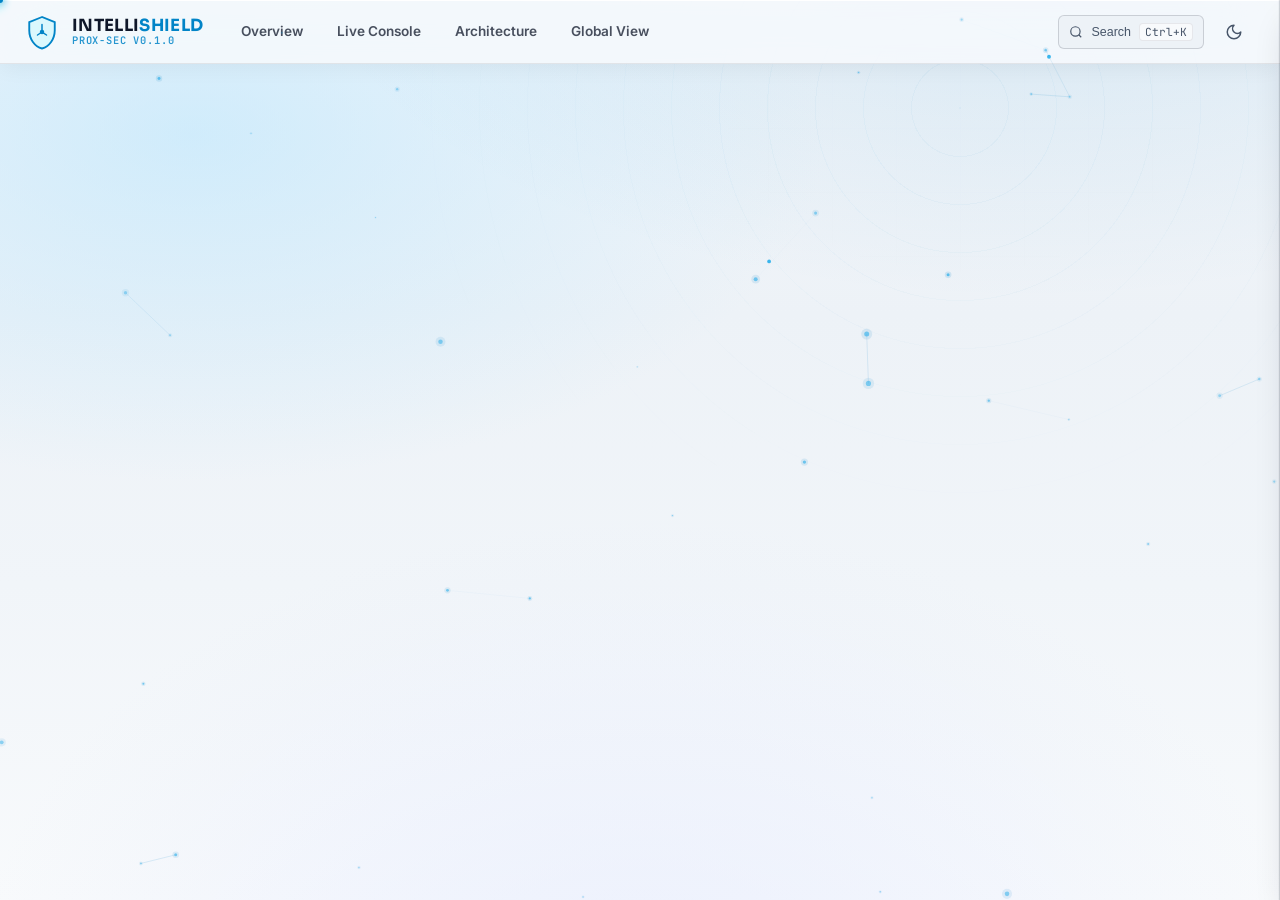
==== commit 7007f607: "feat(dashboard): remove redundant live demo CTA from overview hero" ====
--- a/Industrial Project/dashboard/index.html
+++ b/Industrial Project/dashboard/index.html
@@ -94,11 +94,10 @@
         </a>
 
         <nav class="nav-links" aria-label="Primary Navigation">
-          <a href="#/" class="nav-link" data-cursor="Overview">Overview</a>
-          <a href="#/console" class="nav-link" data-cursor="Console">Live Console</a>
-          <a href="#/architecture" class="nav-link" data-cursor="Arch">Architecture</a>
-          <a href="#/ml" class="nav-link" data-cursor="ML & Mitigation">ML & Mitigation</a>
-          <a href="#/globe" class="nav-link" data-cursor="Globe">Global View</a>
+          <a href="#/" class="nav-link">Overview</a>
+          <a href="#/console" class="nav-link">Live Console</a>
+          <a href="#/architecture" class="nav-link">Architecture</a>
+          <a href="#/globe" class="nav-link">Global View</a>
         </nav>
       </div>
 
@@ -113,18 +112,8 @@
           <kbd>Ctrl+K</kbd>
         </button>
 
-        <!-- Live / Demo Indicator Badge -->
-        <div id="navSourceBadge" class="badge badge-demo" role="status" aria-live="polite"
-             data-tooltip-title="Telemetry Data Source"
-             data-tooltip-desc="LIVE: Real-time telemetry streaming from running proxy (:8080). DEMO: Deterministic client-side multi-phase simulation."
-             data-tooltip-action="Click Settings to toggle mode or poll interval"
-             data-tooltip-badge="SYSTEM STATE">
-          <span class="pulse-dot"></span>
-          <span id="navSourceLabel">DEMO</span>
-        </div>
-
         <!-- Theme Toggle Button -->
-        <button class="btn btn-ghost btn-icon" id="themeToggleBtn" aria-label="Toggle dark and light theme" data-cursor="Theme"
+        <button class="btn btn-ghost btn-icon" id="themeToggleBtn" aria-label="Toggle dark and light theme"
                 data-tooltip-title="Toggle Color Theme"
                 data-tooltip-desc="Switches between Dark Obsidian (#050811) and Light Slate (#f4f6fa). All 2D/3D canvases repaint automatically."
                 data-tooltip-action="Click to toggle theme"
@@ -133,18 +122,6 @@
             <path d="M12 3a6 6 0 0 0 9 9 9 9 0 1 1-9-9Z"/>
           </svg>
         </button>
-
-        <!-- Settings Drawer Trigger -->
-        <button class="btn btn-ghost btn-icon" id="settingsToggleBtn" aria-label="Open Settings" data-cursor="Settings"
-                data-tooltip-title="System & Simulation Settings"
-                data-tooltip-desc="Configure telemetry poll interval, toggle visual particle fields, 3D tilt cards, custom cursor, and noise effects."
-                data-tooltip-action="Click to open settings panel"
-                data-tooltip-badge="PREFERENCES">
-          <svg width="18" height="18" viewBox="0 0 24 24" fill="none" stroke="currentColor" stroke-width="2" stroke-linecap="round" stroke-linejoin="round">
-            <circle cx="12" cy="12" r="3"/>
-            <path d="M19.4 15a1.65 1.65 0 0 0 .33 1.82l.06.06a2 2 0 0 1 0 2.83 2 2 0 0 1-2.83 0l-.06-.06a1.65 1.65 0 0 0-1.82-.33 1.65 1.65 0 0 0-1 1.51V21a2 2 0 0 1-2 2 2 2 0 0 1-2-2v-.09A1.65 1.65 0 0 0 9 19.4a1.65 1.65 0 0 0-1.82.33l-.06.06a2 2 0 0 1-2.83 0 2 2 0 0 1 0-2.83l.06-.06a1.65 1.65 0 0 0 .33-1.82 1.65 1.65 0 0 0-1.51-1H3a2 2 0 0 1-2-2 2 2 0 0 1 2-2h.09A1.65 1.65 0 0 0 4.6 9a1.65 1.65 0 0 0-.33-1.82l-.06-.06a2 2 0 0 1 0-2.83 2 2 0 0 1 2.83 0l.06.06a1.65 1.65 0 0 0 1.82.33H9a1.65 1.65 0 0 0 1-1.51V3a2 2 0 0 1 2-2 2 2 0 0 1 2 2v.09a1.65 1.65 0 0 0 1 1.51 1.65 1.65 0 0 0 1.82-.33l.06-.06a2 2 0 0 1 2.83 0 2 2 0 0 1 0 2.83l-.06.06a1.65 1.65 0 0 0-.33 1.82V9a1.65 1.65 0 0 0 1.51 1H21a2 2 0 0 1 2 2 2 2 0 0 1-2 2h-.09a1.65 1.65 0 0 0-1.51 1z"/>
-          </svg>
-        </button>
       </div>
     </header>
 
@@ -165,10 +142,6 @@
         <svg viewBox="0 0 24 24" fill="none" stroke="currentColor"><rect x="16" y="16" width="6" height="6" rx="1"/><rect x="2" y="16" width="6" height="6" rx="1"/><rect x="9" y="2" width="6" height="6" rx="1"/><path d="M5 16v-3a1 1 0 0 1 1-1h12a1 1 0 0 1 1 1v3M12 12V8"/></svg>
         <span>Arch</span>
       </a>
-      <a href="#/ml" class="tab-item" aria-label="ML & Mitigation">
-        <svg viewBox="0 0 24 24" fill="none" stroke="currentColor" stroke-width="2"><path d="M12 22s8-4 8-10V5l-8-3-8 3v7c0 6 8 10 8 10z"/></svg>
-        <span>ML & Mit</span>
-      </a>
       <a href="#/globe" class="tab-item" aria-label="Global View">
         <svg viewBox="0 0 24 24" fill="none" stroke="currentColor" stroke-width="2"><circle cx="12" cy="12" r="10"/><line x1="2" y1="12" x2="22" y2="12"/></svg>
         <span>Global</span>
@@ -180,17 +153,17 @@
       <div class="sheet-handle"></div>
       <div class="sheet-title">Security Console Modules</div>
       <div class="sheet-grid">
-        <a href="#/ml" class="sheet-item">
-          <svg viewBox="0 0 24 24" fill="none" stroke="currentColor" stroke-width="2"><rect width="16" height="16" x="4" y="4" rx="2"/><rect width="6" height="6" x="9" y="9" rx="1"/></svg>
-          <span>ML Threat Lab</span>
-        </a>
-        <a href="#/mitigation" class="sheet-item">
-          <svg viewBox="0 0 24 24" fill="none" stroke="currentColor" stroke-width="2"><path d="M12 22s8-4 8-10V5l-8-3-8 3v7c0 6 8 10 8 10z"/></svg>
-          <span>Token Bucket</span>
-        </a>
-        <a href="#/benchmarks" class="sheet-item">
-          <svg viewBox="0 0 24 24" fill="none" stroke="currentColor" stroke-width="2"><line x1="18" y1="20" x2="18" y2="10"/><line x1="12" y1="20" x2="12" y2="4"/><line x1="6" y1="20" x2="6" y2="14"/></svg>
-          <span>Benchmarks</span>
+        <a href="#/" class="sheet-item">
+          <svg viewBox="0 0 24 24" fill="none" stroke="currentColor" stroke-width="2"><path d="M3 9l9-7 9 7v11a2 2 0 0 1-2 2H5a2 2 0 0 1-2-2z"/></svg>
+          <span>Overview</span>
+        </a>
+        <a href="#/console" class="sheet-item">
+          <svg viewBox="0 0 24 24" fill="none" stroke="currentColor" stroke-width="2"><path d="M22 12h-4l-3 9L9 3l-3 9H2"/></svg>
+          <span>Live Console</span>
+        </a>
+        <a href="#/architecture" class="sheet-item">
+          <svg viewBox="0 0 24 24" fill="none" stroke="currentColor" stroke-width="2"><rect x="16" y="16" width="6" height="6" rx="1"/><rect x="2" y="16" width="6" height="6" rx="1"/><rect x="9" y="2" width="6" height="6" rx="1"/><path d="M5 16v-3a1 1 0 0 1 1-1h12a1 1 0 0 1 1 1v3M12 12V8"/></svg>
+          <span>Architecture</span>
         </a>
         <a href="#/globe" class="sheet-item">
           <svg viewBox="0 0 24 24" fill="none" stroke="currentColor" stroke-width="2"><circle cx="12" cy="12" r="10"/><line x1="2" y1="12" x2="22" y2="12"/></svg>
--- a/Industrial Project/dashboard/css/components.css
+++ b/Industrial Project/dashboard/css/components.css
@@ -680,3 +680,108 @@
 .cyber-tooltip.tier-blocked .tooltip-badge { color: var(--tier-blocked); border-color: var(--tier-blocked); }
 .cyber-tooltip.tier-blocked .tooltip-action { color: var(--tier-blocked); }
 .cyber-tooltip.tier-blocked .tooltip-action-arrow { color: var(--tier-blocked); }
+
+/* =============================================================================
+   ENGINEERING BLUEPRINT ENLARGEMENT & ZOOM MODAL
+   ============================================================================= */
+.blueprint-modal-backdrop {
+  position: fixed;
+  inset: 0;
+  background: rgba(3, 6, 15, 0.88);
+  backdrop-filter: blur(16px);
+  -webkit-backdrop-filter: blur(16px);
+  z-index: 10050;
+  display: flex;
+  align-items: center;
+  justify-content: center;
+  padding: 24px;
+  opacity: 0;
+  pointer-events: none;
+  transition: opacity 0.25s ease;
+}
+
+.blueprint-modal-backdrop.open {
+  opacity: 1;
+  pointer-events: auto;
+}
+
+.blueprint-modal-card {
+  background: var(--bg-card-solid);
+  border: 1px solid var(--border-glow);
+  border-radius: var(--radius-md);
+  box-shadow: 0 24px 64px rgba(0, 0, 0, 0.8), 0 0 40px rgba(0, 240, 255, 0.15);
+  max-width: 95vw;
+  max-height: 92vh;
+  width: 1200px;
+  display: flex;
+  flex-direction: column;
+  overflow: hidden;
+  transform: translateY(12px) scale(0.98);
+  transition: transform 0.25s cubic-bezier(0.16, 1, 0.3, 1);
+}
+
+.blueprint-modal-backdrop.open .blueprint-modal-card {
+  transform: translateY(0) scale(1);
+}
+
+.blueprint-modal-header {
+  display: flex;
+  align-items: center;
+  justify-content: space-between;
+  gap: 16px;
+  padding: 14px 20px;
+  border-bottom: 1px solid var(--border-subtle);
+  background: var(--bg-surface-elevated);
+}
+
+.blueprint-modal-close {
+  background: transparent;
+  border: none;
+  font-size: 1.8rem;
+  line-height: 1;
+  color: var(--text-muted);
+  cursor: pointer;
+  padding: 4px 10px;
+  border-radius: var(--radius-sm);
+  transition: color 0.15s ease, background 0.15s ease;
+}
+
+.blueprint-modal-close:hover {
+  color: #ef4444;
+  background: rgba(239, 68, 68, 0.15);
+}
+
+.blueprint-modal-body {
+  overflow: auto;
+  flex: 1;
+  display: flex;
+  align-items: center;
+  justify-content: center;
+  background: #02050c;
+  padding: 20px;
+  position: relative;
+}
+
+.blueprint-viewport {
+  display: flex;
+  align-items: center;
+  justify-content: center;
+  width: 100%;
+  height: 100%;
+  min-height: 480px;
+  overflow: auto;
+}
+
+.blueprint-zoomable-img {
+  max-width: 100%;
+  max-height: 72vh;
+  object-fit: contain;
+  cursor: crosshair !important;
+  transition: transform 0.3s cubic-bezier(0.16, 1, 0.3, 1);
+  transform-origin: center center;
+  user-select: none;
+}
+
+.blueprint-zoomable-img.zoomed {
+  transform: scale(2.0);
+}
--- a/Industrial Project/dashboard/css/animations.css
+++ b/Industrial Project/dashboard/css/animations.css
@@ -164,26 +164,7 @@
 }
 
 #cursorLabel {
-  position: fixed;
-  top: 0;
-  left: 0;
-  pointer-events: none;
-  z-index: 10002;
-  font-size: 0.68rem;
-  font-family: var(--font-mono);
-  font-weight: 700;
-  text-transform: uppercase;
-  color: var(--text-inverse);
-  background: var(--primary-cyan);
-  padding: 2px 6px;
-  border-radius: 3px;
-  transform: translate(14px, 14px);
-  opacity: 0;
-  transition: opacity 0.2s ease;
-}
-
-#cursorLabel.visible {
-  opacity: 1;
+  display: none !important;
 }
 
 /* Touch Tap Ripple */
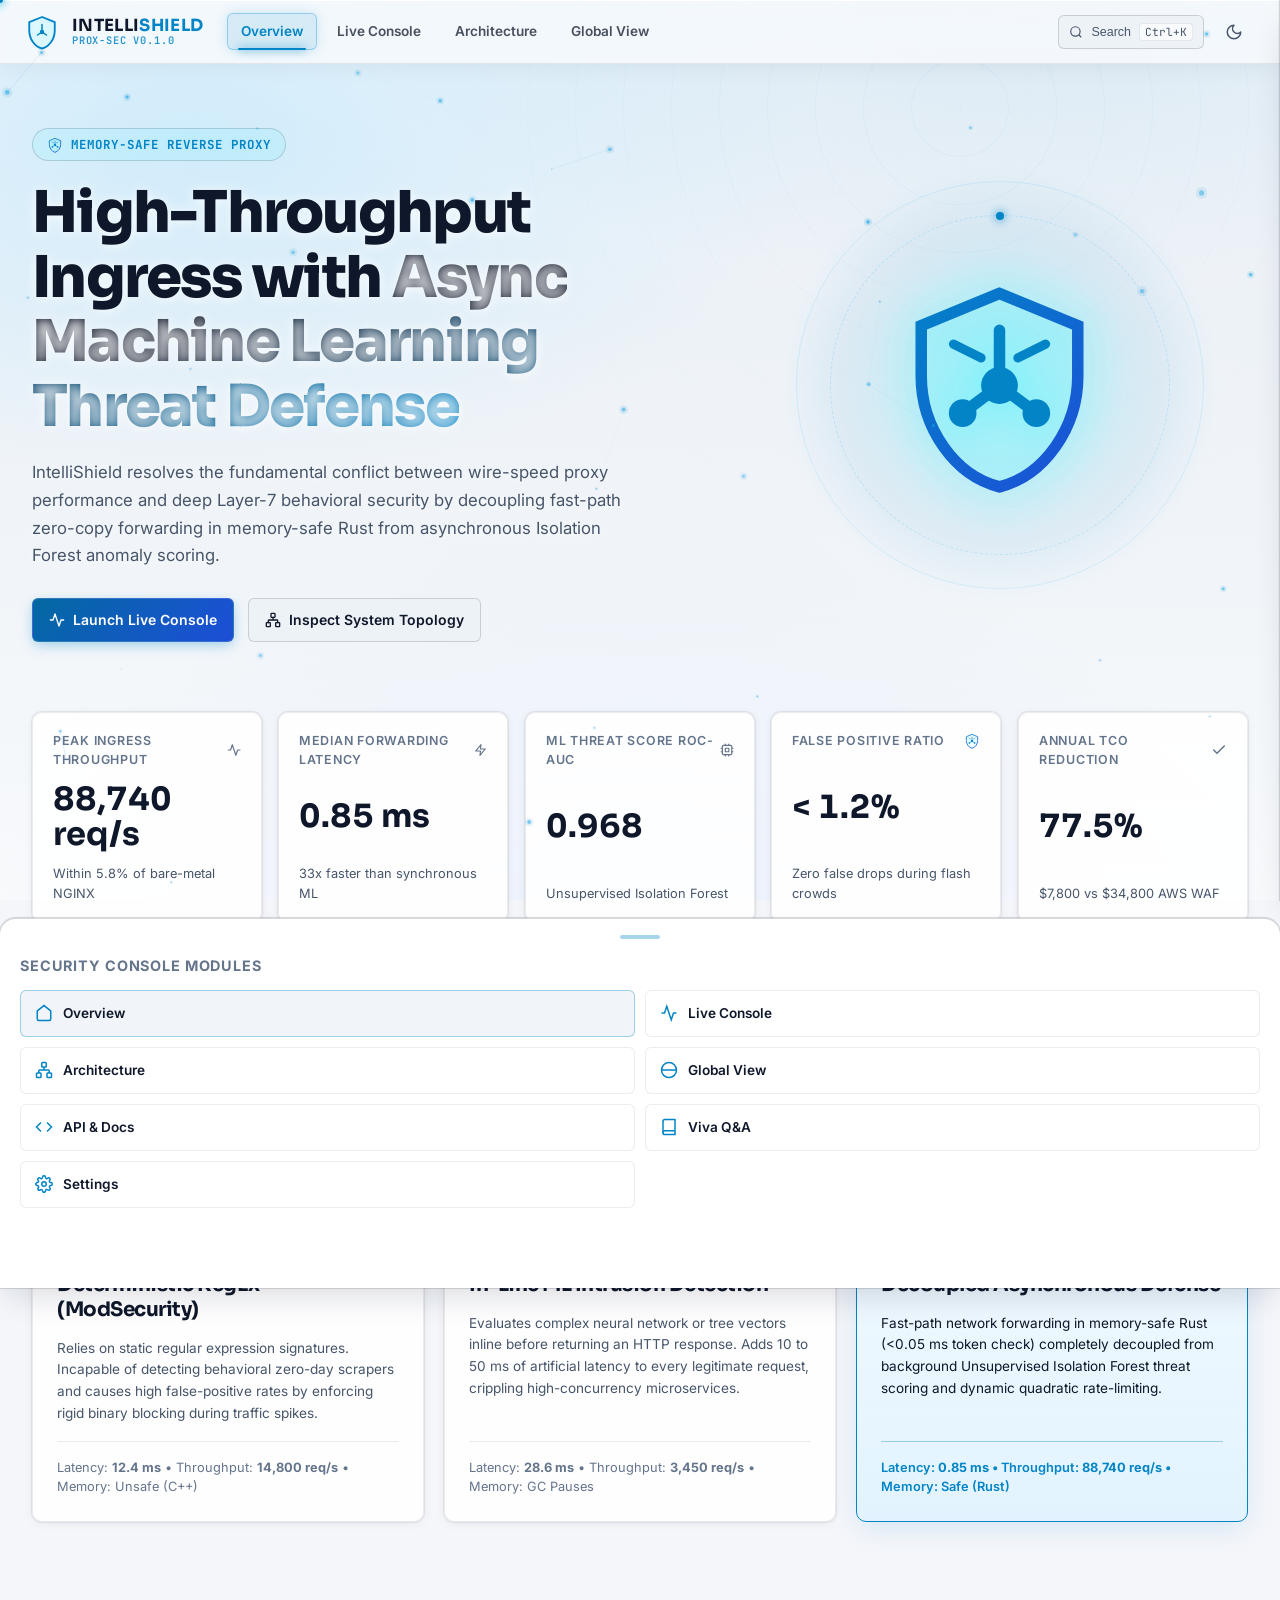
==== commit 44d3df0e: "fix(dashboard): add missing icon definitions and preloader fallback timer" ====
--- a/Industrial Project/dashboard/index.html
+++ b/Industrial Project/dashboard/index.html
@@ -73,6 +73,13 @@
       var pl = document.getElementById('preload');
       if (pl) pl.classList.add('done');
     }
+    // Hard fallback: guarantees preloader dismisses even if background scripts delay
+    setTimeout(function() {
+      var pl = document.getElementById('preload');
+      if (pl && !pl.classList.contains('done')) {
+        pl.classList.add('done');
+      }
+    }, 1200);
   </script>
 
   <div id="root">
